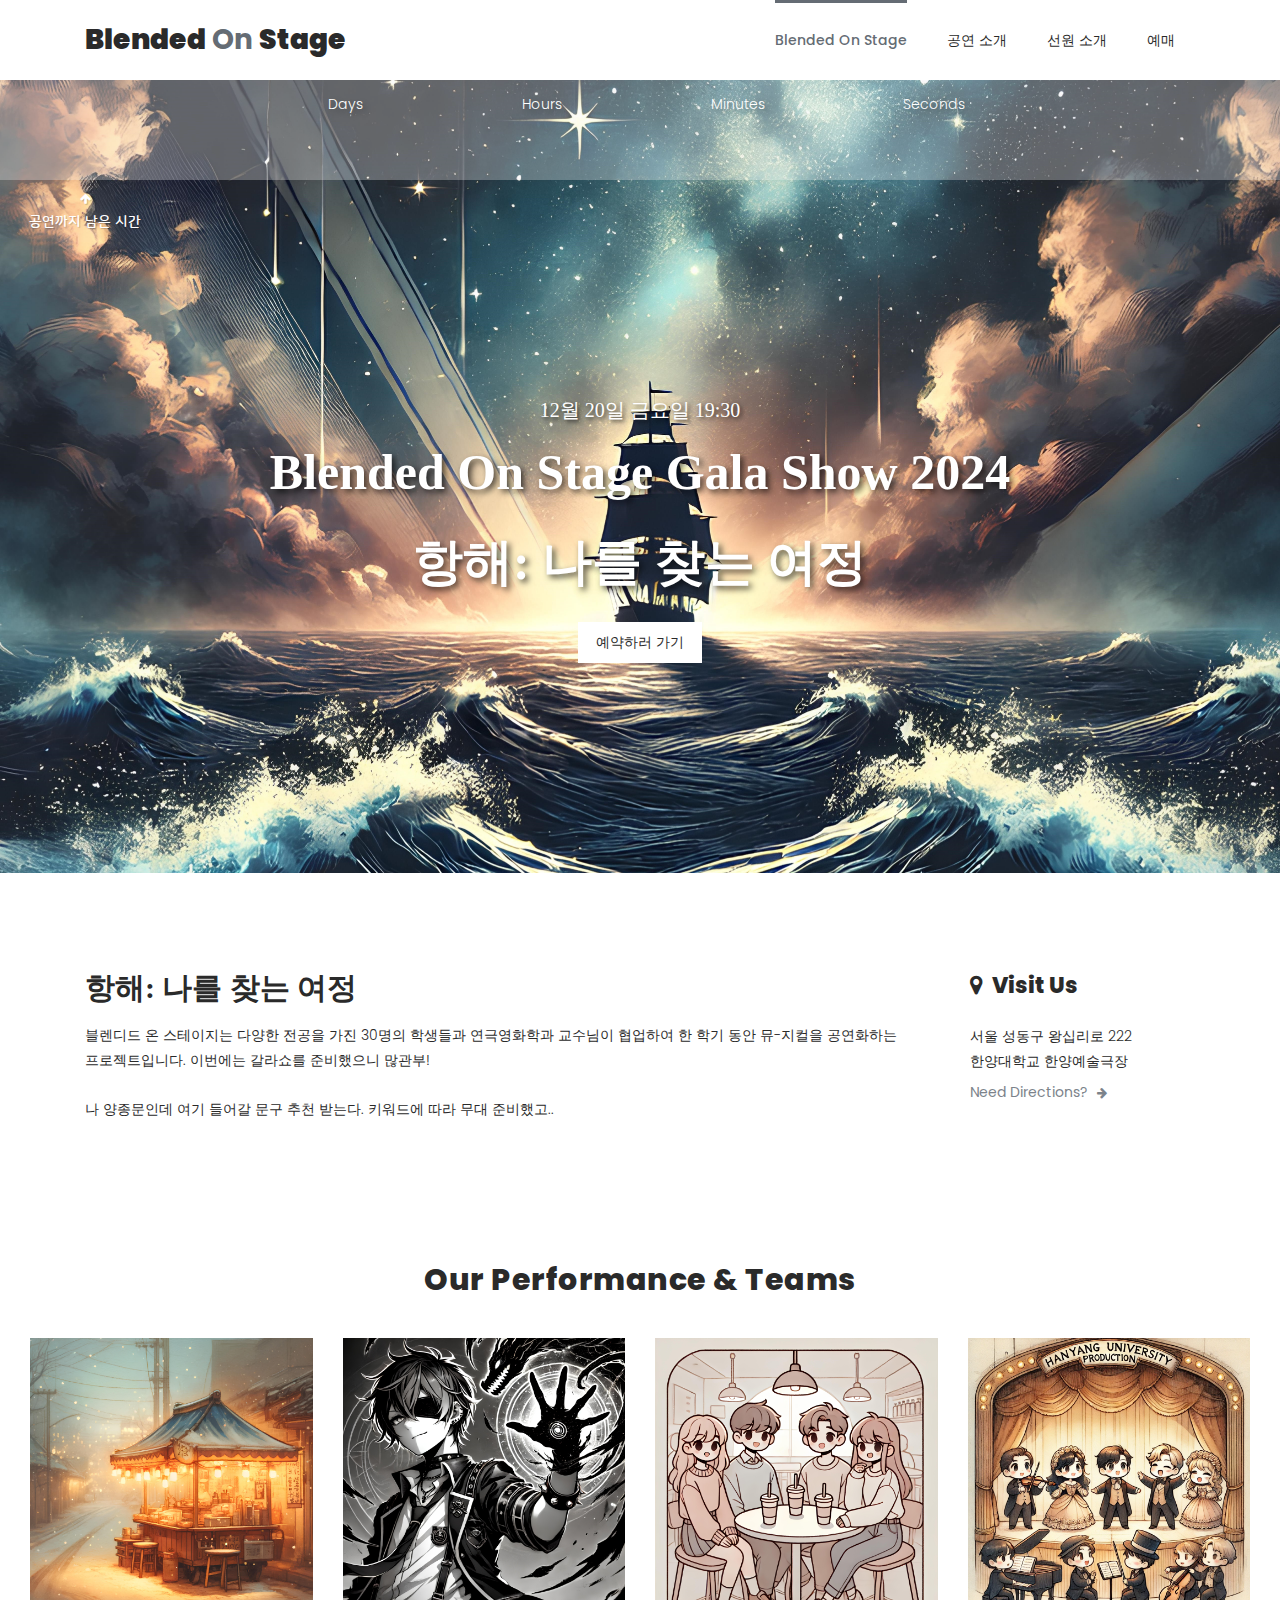
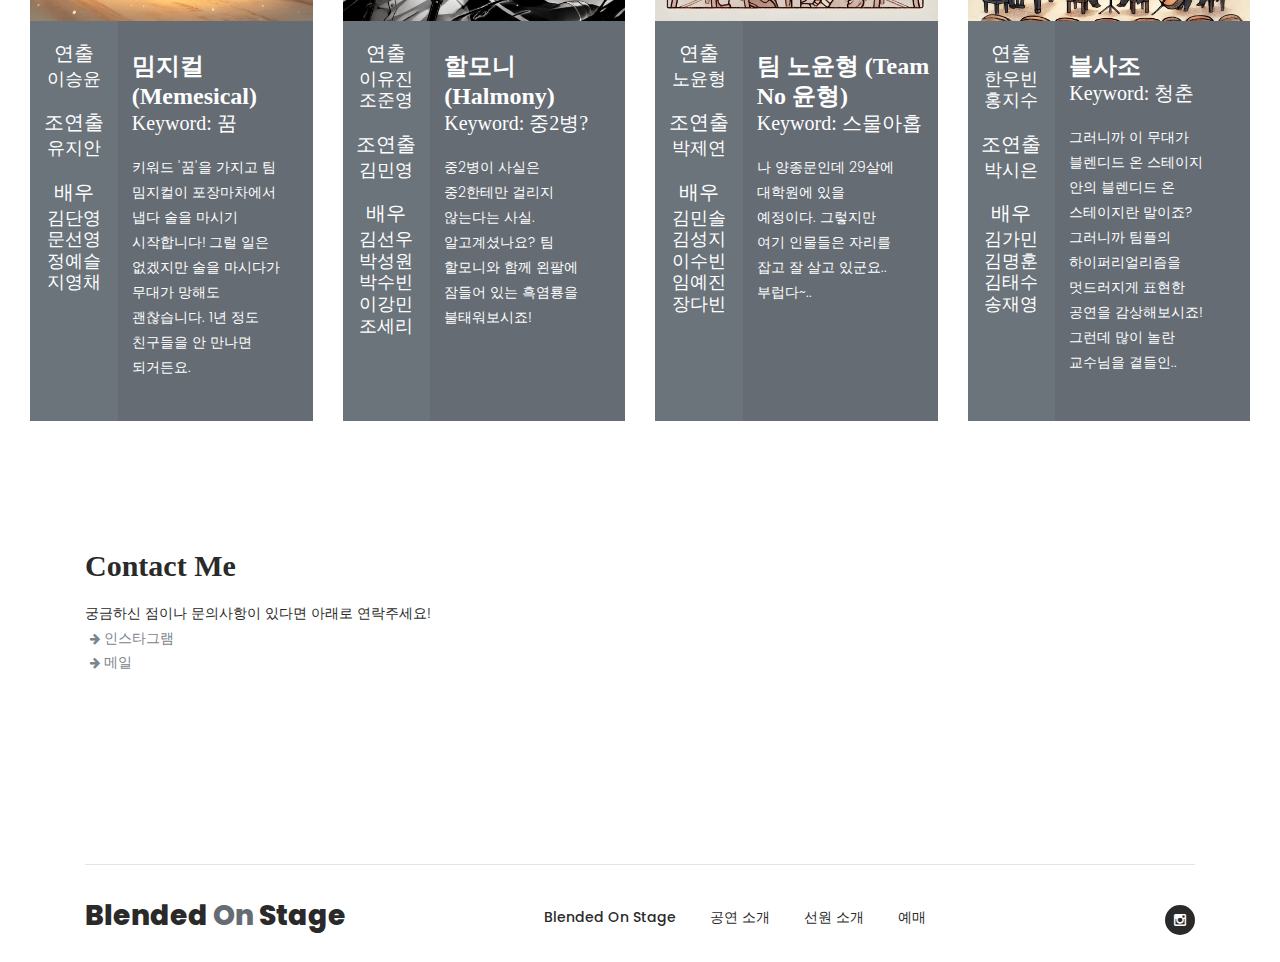
==== index.html @ 0641eed8 "contact me" ====
<!DOCTYPE html>
<html lang="en">

  <head>

    <meta charset="utf-8">
    <meta name="viewport" content="width=device-width, initial-scale=1, shrink-to-fit=no">
    <meta name="description" content="">
    <meta name="author" content="Tooplate">
    <link href="https://fonts.googleapis.com/css?family=Poppins:100,100i,200,200i,300,300i,400,400i,500,500i,600,600i,700,700i,800,800i,900,900i&display=swap" rel="stylesheet">

    <title>Blended On Stage</title>


    <!-- Additional CSS Files -->
    <link rel="stylesheet" type="text/css" href="assets/css/bootstrap.min.css">

    <link rel="stylesheet" type="text/css" href="assets/css/font-awesome.css">

    <link rel="stylesheet" type="text/css" href="assets/css/owl-carousel.css">

    <link rel="stylesheet" href="assets/css/tooplate-artxibition.css">
<!--

Tooplate 2125 ArtXibition

https://www.tooplate.com/view/2125-artxibition

-->
    </head>
    
    <body>
    
    <!-- ***** Preloader Start ***** -->
    <div id="js-preloader" class="js-preloader">
      <div class="preloader-inner">
        <span class="dot"></span>
        <div class="dots">
          <span></span>
          <span></span>
          <span></span>
        </div>
      </div>
    </div>
    <!-- ***** Preloader End ***** -->
 
    <!-- ***** Header Area Start ***** -->
    <header class="header-area header-sticky">
        <div class="container">
            <div class="row">
                <div class="col-12">
                    <nav class="main-nav">
                        <!-- ***** Logo Start ***** -->
                        <a href="index.html" class="logo"><em>Blended</em> On <em>Stage</em></a>
                        <!-- ***** Logo End ***** -->
                        <!-- ***** Menu Start ***** -->
                        <ul class="nav">
                            <li><a href="index.html" class="active">Blended On Stage</a></li>
                            <li><a href="about.html">공연 소개</a></li>
                            <li><a href="teams.html">선원 소개</a></li>
                            <li><a href="tickets.html">예매</a></li> 
                        </ul>        
                        <a class='menu-trigger'>
                            <span>Menu</span>
                        </a>
                        <!-- ***** Menu End ***** -->
                    </nav>
                </div>
            </div>
        </div>
    </header>
    <!-- ***** Header Area End ***** -->

    <!-- ***** Main Banner Area Start ***** -->
    <div class="main-banner">
        <div class="counter-content">
            <ul>
                <li>Days<span id="days"></span></li>
                <li>Hours<span id="hours"></span></li>
                <li>Minutes<span id="minutes"></span></li>
                <li>Seconds<span id="seconds"></span></li>
            </ul>
        </div>
        <div class="container">
            <div class="row">
                <div class="col-lg-12">
                    <div class="main-content">
                        <div class="next-show">
                            <i class="fa fa-arrow-up"></i>
                            <span>공연까지 남은 시간</span>
                        </div>
                        <h6>12월 20일 금요일 19:30</h6>
                        <h2>Blended On Stage Gala Show 2024</h2>
                        <h2>항해: 나를 찾는 여정</h2>
                        <div class="main-white-button">
                            <a href="tickets.html">예약하러 가기</a>
                        </div>
                    </div>
                </div>
            </div>
        </div>
    </div>
    
    <!-- *** Amazing Venus ***-->
    <div class="amazing-venues">
        <div class="container">
            <div class="row">
                <div class="col-lg-9">
                    <div class="left-content">
                        <h4>항해: 나를 찾는 여정</h4>
                        <p> 블렌디드 온 스테이지는 다양한 전공을 가진 30명의 학생들과 연극영화학과 교수님이 협업하여 한 학기 동안 뮤-지컬을 공연화하는 프로젝트입니다.
                            이번에는 갈라쇼를 준비했으니 많관부! 
                        </p>
                        <br>
                        <p>나 양종문인데 여기 들어갈 문구 추천 받는다. 키워드에 따라 무대 준비했고..</p>
                    </div>
                </div>
                <div class="col-lg-3">
                    <div class="right-content">
                        <h5><i class="fa fa-map-marker"></i> Visit Us</h5>
                        <span>서울 성동구 왕십리로 222 <br>한양대학교 한양예술극장</span>
                        <div class="text-button"><a href="https://naver.me/5EQroZtL" target="_blank">Need Directions? <i class="fa fa-arrow-right"></i></a></div>
                    </div>
                </div>
            </div>
        </div>
    </div>


    <!-- *** Venues & Tickets ***-->
    <div class="venue-tickets">
        <div class="container-fluid">
            <div class="row">
                <div class="col-sm-12">
                    <div class="section-heading">
                        <h2>Our Performance & Teams</h2>
                    </div>
                </div>
                <div class="col-lg-3">
                    <div class="venue-item">
                        <div class="thumb">
                            <img src="assets/images/banner_memesical.jpg" alt="">
                        </div>
                        <div class="down-content">
                            <div class="left-content">
                                <h5>연출</h5>
                                <h6>이승윤</h6>
                                <br>
                                <h5>조연출</h5>
                                <h6>유지안</h6>
                                <br>
                                <h5>배우</h5>
                                <h6>김단영</h6>
                                <h6>문선영</h6>
                                <h6>정예슬</h6>
                                <h6>지영채</h6>
                            </div>
                            <div class="right-content">
                                <h4>밈지컬 (Memesical)</h4>
                                <h5>Keyword: 꿈</h5>
                                <p>키워드 '꿈'을 가지고 팀 밈지컬이 포장마차에서 냅다 술을 마시기 시작합니다!
                                    그럴 일은 없겠지만 술을 마시다가 무대가 망해도 괜찮습니다.
                                    1년 정도 친구들을 안 만나면 되거든요.
                                </p>
                            </div> 
                        </div>
                    </div>
                </div>
                <div class="col-lg-3">
                    <div class="venue-item">
                        <div class="thumb">
                            <img src="assets/images/banner_halmony.jpg" alt="">
                        </div>
                        <div class="down-content">
                            <div class="left-content">
                                <h5>연출</h5>
                                <h6>이유진</h6>
                                <h6>조준영</h6>
                                <br>
                                <h5>조연출</h5>
                                <h6>김민영</h6>
                                <br>
                                <h5>배우</h5>
                                <h6>김선우</h6>
                                <h6>박성원</h6>
                                <h6>박수빈</h6>
                                <h6>이강민</h6>
                                <h6>조세리</h6>
                            </div>
                            <div class="right-content">
                                <h4>할모니 (Halmony)</h4>
                                <h5>Keyword: 중2병?</h5>
                                <p>중2병이 사실은 중2한테만 걸리지 않는다는 사실. 알고계셨나요?
                                    팀 할모니와 함께 왼팔에 잠들어 있는 흑염룡을 불태워보시죠!</p>                                
                            </div> 
                        </div>
                    </div>
                </div>
                <div class="col-lg-3">
                    <div class="venue-item">
                        <div class="thumb">
                            <img src="assets/images/banner_noyunhyeong.jpg" alt="">
                        </div>
                        <div class="down-content">
                            <div class="left-content">
                                <h5>연출</h5>
                                <h6>노윤형</h6>
                                <br>
                                <h5>조연출</h5>
                                <h6>박제연</h6>
                                <br>
                                <h5>배우</h5>
                                <h6>김민솔</h6>
                                <h6>김성지</h6>
                                <h6>이수빈</h6>
                                <h6>임예진</h6>
                                <h6>장다빈</h6>
                            </div>
                            <div class="right-content">
                                <h4>팀 노윤형 (Team No 윤형)</h4>
                                <h5>Keyword: 스물아홉</h5>
                                <p>나 양종문인데 29살에 대학원에 있을 예정이다.
                                    그렇지만 여기 인물들은 자리를 잡고 잘 살고 있군요..
                                    부럽다~..
                                </p>
                            </div> 
                        </div>
                    </div>
                </div>
                <div class="col-lg-3">
                    <div class="venue-item">
                        <div class="thumb">
                            <img src="assets/images/banner_bg_gyosunim.webp" alt="">
                        </div>
                        <div class="down-content">
                            <div class="left-content">
                                <h5>연출</h5>
                                <h6>한우빈</h6>
                                <h6>홍지수</h6>
                                <br>
                                <h5>조연출</h5>
                                <h6>박시은</h6>
                                <br>
                                <h5>배우</h5>
                                <h6>김가민</h6>
                                <h6>김명훈</h6>
                                <h6>김태수</h6>
                                <h6>송재영</h6>
                            </div>
                            <div class="right-content">
                                <h4>블사조</h4>
                                <h5>Keyword: 청춘</h5>
                                <p>그러니까 이 무대가 블렌디드 온 스테이지 안의 블렌디드 온 스테이지란 말이죠?
                                    그러니까 팀플의 하이퍼리얼리즘을 멋드러지게 표현한 공연을 감상해보시죠! 그런데 많이 놀란 교수님을 곁들인..</p>
                            </div> 
                        </div>
                    </div>
                </div>
            </div>
        </div>
    </div>

    <!-- *** Contact Me ***-->
    <div class="amazing-venues">
        <div class="container">
            <div class="row">
                <div class="col-lg-12">
                    <div class="left-content">
                        <h4>Contact Me</h4>
                        <p> 궁금하신 점이나 문의사항이 있다면 아래로 연락주세요!
                        </p>
                        <div class="text-button"><a href="https://www.instagram.com/blended_on_stage/" target="_blank"><i class="fa fa-arrow-right"></i> 인스타그램</a></div>
                        <div class="text-button"><a href="mailto:sheepbelldoor.dev@gmail.com?subject=블렌디드온스테이지 문의메일입니다." target="_blank"><i class="fa fa-arrow-right"></i> 메일</a></div>

                    </div>
                </div>
            </div>
        </div>
    </div>

    <!-- *** Footer *** -->
    <footer>
        <div class="container">
            <div class="row">
                <div class="col-lg-12">
                    <div class="sub-footer">
                        <div class="row">
                            <div class="col-lg-4">
                                <div class="logo"><span><em>Blended</em> On <em>Stage</em></span></div>
                            </div>
                            <div class="col-lg-6">
                                <div class="menu">
                                    <ul>
                                        <li><a href="index.html">Blended On Stage</a></li>
                                        <li><a href="about.html">공연 소개</a></li> 
                                        <li><a href="teams.html" class="active">선원 소개</a></li> 
                                        <li><a href="tickets.html">예매</a></li> 
                                    </ul>
                                </div>
                            </div>
                            <div class="col-lg-2">
                                <div class="social-links">
                                    <ul>
                                        <li><a href="https://www.instagram.com/blended_on_stage/" target="_blank"><i class="fa fa-instagram"></i></a></li>
                                    </ul>
                                </div>
                            </div>
                        </div>
                    </div>
                </div>
            </div>
        </div>
    </footer>

    <!-- jQuery -->
    <script src="assets/js/jquery-2.1.0.min.js"></script>

    <!-- Bootstrap -->
    <script src="assets/js/popper.js"></script>
    <script src="assets/js/bootstrap.min.js"></script>

    <!-- Plugins -->
    <script src="assets/js/scrollreveal.min.js"></script>
    <script src="assets/js/waypoints.min.js"></script>
    <script src="assets/js/jquery.counterup.min.js"></script>
    <script src="assets/js/imgfix.min.js"></script> 
    <script src="assets/js/mixitup.js"></script> 
    <script src="assets/js/accordions.js"></script>
    <script src="assets/js/owl-carousel.js"></script>
    
    <!-- Global Init -->
    <script src="assets/js/custom.js"></script>

  </body>
</html>
---- assets/css/owl-carousel.css ----
/**
 * Owl Carousel v2.3.4
 * Copyright 2013-2018 David Deutsch
 * Licensed under: SEE LICENSE IN https://github.com/OwlCarousel2/OwlCarousel2/blob/master/LICENSE
 */
/*
 *  Owl Carousel - Core
 */
 .owl-carousel {
    display: none;
    width: 100%;
    -webkit-tap-highlight-color: transparent;
    /* position relative and z-index fix webkit rendering fonts issue */
    position: relative;
    z-index: 1; }
    .owl-carousel .owl-stage {
      position: relative;
      -ms-touch-action: pan-Y;
      touch-action: manipulation;
      -moz-backface-visibility: hidden;
      /* fix firefox animation glitch */ }
    .owl-carousel .owl-stage:after {
      content: ".";
      display: block;
      clear: both;
      visibility: hidden;
      line-height: 0;
      height: 0; }
    .owl-carousel .owl-stage-outer {
      position: relative;
      overflow: hidden;
      /* fix for flashing background */
      -webkit-transform: translate3d(0px, 0px, 0px); }
    .owl-carousel .owl-wrapper,
    .owl-carousel .owl-item {
      -webkit-backface-visibility: hidden;
      -moz-backface-visibility: hidden;
      -ms-backface-visibility: hidden;
      -webkit-transform: translate3d(0, 0, 0);
      -moz-transform: translate3d(0, 0, 0);
      -ms-transform: translate3d(0, 0, 0); }
    .owl-carousel .owl-item {
      position: relative;
      min-height: 1px;
      float: left;
      -webkit-backface-visibility: hidden;
      -webkit-tap-highlight-color: transparent;
      -webkit-touch-callout: none; }
    .owl-carousel .owl-item img {
      display: block;
      width: 100%; }
    .owl-carousel .owl-nav.disabled,
    .owl-carousel .owl-dots.disabled {
      display: none; }
    .owl-carousel .owl-nav .owl-prev,
    .owl-carousel .owl-nav .owl-next,
    .owl-carousel .owl-dot {
      cursor: pointer;
      -webkit-user-select: none;
      -khtml-user-select: none;
      -moz-user-select: none;
      -ms-user-select: none;
      user-select: none; }
    .owl-carousel .owl-nav button.owl-prev,
    .owl-carousel .owl-nav button.owl-next,
    .owl-carousel button.owl-dot {
      background: none;
      color: inherit;
      border: none;
      padding: 0 !important;
      font: inherit; }
    .owl-carousel.owl-loaded {
      display: block; }
    .owl-carousel.owl-loading {
      opacity: 0;
      display: block; }
    .owl-carousel.owl-hidden {
      opacity: 0; }
    .owl-carousel.owl-refresh .owl-item {
      visibility: hidden; }
    .owl-carousel.owl-drag .owl-item {
      -ms-touch-action: pan-y;
          touch-action: pan-y;
      -webkit-user-select: none;
      -moz-user-select: none;
      -ms-user-select: none;
      user-select: none; }
    .owl-carousel.owl-grab {
      cursor: move;
      cursor: grab; }
    .owl-carousel.owl-rtl {
      direction: rtl; }
    .owl-carousel.owl-rtl .owl-item {
      float: right; }
  
  /* No Js */
  .no-js .owl-carousel {
    display: block; }
  
  /*
   *  Owl Carousel - Animate Plugin
   */
  .owl-carousel .animated {
    animation-duration: 1000ms;
    animation-fill-mode: both; }
  
  .owl-carousel .owl-animated-in {
    z-index: 0; }
  
  .owl-carousel .owl-animated-out {
    z-index: 1; }
  
  .owl-carousel .fadeOut {
    animation-name: fadeOut; }
  
  @keyframes fadeOut {
    0% {
      opacity: 1; }
    100% {
      opacity: 0; } }
  
  /*
   * 	Owl Carousel - Auto Height Plugin
   */
  .owl-height {
    transition: height 500ms ease-in-out; }
  
  /*
   * 	Owl Carousel - Lazy Load Plugin
   */
  .owl-carousel .owl-item {
    /**
              This is introduced due to a bug in IE11 where lazy loading combined with autoheight plugin causes a wrong
              calculation of the height of the owl-item that breaks page layouts
           */ }
    .owl-carousel .owl-item .owl-lazy {
      opacity: 0;
      transition: opacity 400ms ease; }
    .owl-carousel .owl-item .owl-lazy[src^=""], .owl-carousel .owl-item .owl-lazy:not([src]) {
      max-height: 0; }
    .owl-carousel .owl-item img.owl-lazy {
      transform-style: preserve-3d; }
  
  /*
   * 	Owl Carousel - Video Plugin
   */
  .owl-carousel .owl-video-wrapper {
    position: relative;
    height: 100%;
    background: #000; }
  
  .owl-carousel .owl-video-play-icon {
    position: absolute;
    height: 80px;
    width: 80px;
    left: 50%;
    top: 50%;
    margin-left: -40px;
    margin-top: -40px;
    background: url("owl.video.play.png") no-repeat;
    cursor: pointer;
    z-index: 1;
    -webkit-backface-visibility: hidden;
    transition: transform 100ms ease; }
  
  .owl-carousel .owl-video-play-icon:hover {
    -ms-transform: scale(1.3, 1.3);
        transform: scale(1.3, 1.3); }
  
  .owl-carousel .owl-video-playing .owl-video-tn,
  .owl-carousel .owl-video-playing .owl-video-play-icon {
    display: none; }
  
  .owl-carousel .owl-video-tn {
    opacity: 0;
    height: 100%;
    background-position: center center;
    background-repeat: no-repeat;
    background-size: contain;
    transition: opacity 400ms ease; }
  
  .owl-carousel .owl-video-frame {
    position: relative;
    z-index: 1;
    height: 100%;
    width: 100%; }
---- assets/css/tooplate-artxibition.css ----
/*

Tooplate 2125 ArtXibition

https://www.tooplate.com/view/2125-artxibition

*/

/* ---------------------------------------------
Table of contents
------------------------------------------------
01. font & reset css
02. reset
03. global styles
04. header
05. banner
06. features
07. testimonials
08. contact
09. footer
10. preloader
11. search
12. portfolio

--------------------------------------------- */
/* 
---------------------------------------------
font & reset css
--------------------------------------------- 
*/
@import url("https://fonts.googleapis.com/css?family=Poppins:100,100i,200,200i,300,300i,400,400i,500,500i,600,600i,700,700i,800,800i,900,900i");
/* 
---------------------------------------------
reset
--------------------------------------------- 
*/
html, body, div, span, applet, object, iframe, h1, h2, h3, h4, h5, h6, p, blockquote, div
pre, a, abbr, acronym, address, big, cite, code, del, dfn, em, font, img, ins, kbd, q,
s, samp, small, strike, strong, sub, sup, tt, var, b, u, i, center, dl, dt, dd, ol, ul, li,
figure, header, nav, section, article, aside, footer, figcaption {
  margin: 0;
  padding: 0;
  border: 0;
  outline: 0;
}

.clearfix:after {
  content: ".";
  display: block;
  clear: both;
  visibility: hidden;
  line-height: 0;
  height: 0;
}

.clearfix {
  display: inline-block;
}

html[xmlns] .clearfix {
  display: block;
}

* html .clearfix {
  height: 1%;
}

ul, li {
  padding: 0;
  margin: 0;
  list-style: none;
}

header, nav, section, article, aside, footer, hgroup {
  display: block;
}

* {
  box-sizing: border-box;
}

html, body {
  font-family: 'Poppins', sans-serif;
  font-weight: 400;
  background-color: #fff;
  font-size: 16px;
  -ms-text-size-adjust: 100%;
  -webkit-font-smoothing: antialiased;
  -moz-osx-font-smoothing: grayscale;
}

a {
  text-decoration: none !important;
}

h1, h2, h3, h4, h5, h6 {
  margin-top: 0px;
  margin-bottom: 0px;
}

h4 {
  line-height: 30px;
}

ul {
  margin-bottom: 0px;
}

p {
  font-size: 14px;
  line-height: 25px;
  color: #2a2a2a;
  font-weight: 300;
}

/* 
---------------------------------------------
global styles
--------------------------------------------- 
*/
html,
body {
  background: #fff;
  font-family: 'Poppins', sans-serif;
  word-break: keep-all;
}

::selection {
  background: #343a3e;
  color: #fff;
}

::-moz-selection {
  background: #343a3e;
  color: #fff;
}


@media (max-width: 991px) {
  html, body {
    overflow-x: hidden;
  }
  .mobile-top-fix {
    margin-top: 30px;
    margin-bottom: 0px;
  }
  .mobile-bottom-fix {
    margin-bottom: 30px;
  }
  .mobile-bottom-fix-big {
    margin-bottom: 60px;
  }
}

.section-heading {
  text-align: center;
  margin-top: 40px;
  margin-bottom: 40px;
}

.section-heading h2 {
  font-size: 30px;
  font-weight: 800;
  color: #2a2a2a;
  text-transform: capitalize;
  letter-spacing: 0.5px;
  margin-top: 0px;
  margin-bottom: 0px;
}

.section-heading img {
  margin: 20px auto;
}

.dark-bg h2 {
  color: #fff;
}

.dark-bg p {
  color: #fff;
}

.main-white-button a {
  display: inline-block;
  font-size: 14px;
  padding: 10px 18px;
  background-color: #fff;
  color: #2a2a2a;
  text-align: center;
  font-weight: 500;
  text-transform: capitalize;
  transition: all .3s;
}

.main-white-button a:hover {
  opacity: 0.9;
}

.main-dark-button a {
  display: inline-block;
  font-size: 14px;
  padding: 12px 18px;
  background-color: #343a3e;
  color: #fff;
  text-align: center;
  font-weight: 500;
  text-transform: capitalize;
  transition: all .3s;
}

.main-dark-button a:hover {
  opacity: 0.9;
}


.text-button a {
  font-size: 14px;
  color: #7c838b;
  transition: all .3s;
}

.text-button i {
  font-size: 12px;
  margin-left: 5px;
  transition: all .5s;
}

.text-button a:hover {
  color: #343a3e;
}

.text-button a:hover i {
  margin-left: 8px;
}


/* 
---------------------------------------------
header
--------------------------------------------- 
*/

.pre-header {
  background-color: #f0f0f1;
  padding: 10px 0px;
}

.pre-header span {
  font-size: 13px;
  color: #2a2a2a;
  font-weight: 500;
}

.pre-header .text-button {
  text-align: right;
}

.pre-header .text-button a {
  color: #2a2a2a;
}

.header-area {
  position: relative;
  top: 0px;
  left: 0px;
  right: 0px;
  z-index: 100;
  height: 80px;
  background: #fff;
  -webkit-transition: all .5s ease 0s;
  -moz-transition: all .5s ease 0s;
  -o-transition: all .5s ease 0s;
  transition: all .5s ease 0s;
}

.header-area .main-nav {
  min-height: 80px;
  background: transparent;
}

.header-area .main-nav .logo {
  line-height: 80px;
  color: #656c74;
  font-size: 28px;
  font-weight: 700;
  float: left;
  -webkit-transition: all 0.3s ease 0s;
  -moz-transition: all 0.3s ease 0s;
  -o-transition: all 0.3s ease 0s;
  transition: all 0.3s ease 0s;
}

.header-area .main-nav .logo em {
  font-style: normal;
  color: #2a2a2a;
  font-weight: 900;
}

.header-area .main-nav .nav {
  float: right;
  margin-top: 27px;
  margin-right: 0px;
  background-color: transparent;
  -webkit-transition: all 0.3s ease 0s;
  -moz-transition: all 0.3s ease 0s;
  -o-transition: all 0.3s ease 0s;
  transition: all 0.3s ease 0s;
  position: relative;
  z-index: 999;
}

.header-area .main-nav .nav li {
  padding-left: 20px;
  padding-right: 20px;
}

.header-area .main-nav .nav li a {
  display: block;
  font-weight: 500;
  font-size: 14px;
  color: #2a2a2a;
  text-transform: capitalize;
  -webkit-transition: all 0.3s ease 0s;
  -moz-transition: all 0.3s ease 0s;
  -o-transition: all 0.3s ease 0s;
  transition: all 0.3s ease 0s;
  height: 40px;
  line-height: 40px;
  border: transparent;
}

.header-area .main-nav .nav li:hover a,
.header-area .main-nav .nav li a.active {
  color: #656c74!important;
  opacity: 1;
}

.header-area .main-nav .nav li a.active {
  position: relative;
}

.header-area .main-nav .nav li a.active:after {
  position: absolute;
  width: 100%;
  height: 3px;
  background-color: #656c74;
  content: '';
  top: -20px;
  left: 0;
}

.background-header .main-nav .nav li:hover a,
.background-header .main-nav .nav li a.active {
  color: #656c74!important;
  opacity: 1;
}

.header-area .main-nav .menu-trigger {
  cursor: pointer;
  display: block;
  position: absolute;
  top: 23px;
  width: 32px;
  height: 40px;
  text-indent: -9999em;
  z-index: 99;
  right: 40px;
  display: none;
}

.header-area .main-nav .menu-trigger span,
.header-area .main-nav .menu-trigger span:before,
.header-area .main-nav .menu-trigger span:after {
  -moz-transition: all 0.4s;
  -o-transition: all 0.4s;
  -webkit-transition: all 0.4s;
  transition: all 0.4s;
  background-color: #1e1e1e;
  display: block;
  position: absolute;
  width: 30px;
  height: 2px;
  left: 0;
}

.background-header .main-nav .menu-trigger span,
.background-header .main-nav .menu-trigger span:before,
.background-header .main-nav .menu-trigger span:after {
  background-color: #1e1e1e;
}

.header-area .main-nav .menu-trigger span:before,
.header-area .main-nav .menu-trigger span:after {
  -moz-transition: all 0.4s;
  -o-transition: all 0.4s;
  -webkit-transition: all 0.4s;
  transition: all 0.4s;
  background-color: #1e1e1e;
  display: block;
  position: absolute;
  width: 30px;
  height: 2px;
  left: 0;
  width: 75%;
}

.background-header .main-nav .menu-trigger span:before,
.background-header .main-nav .menu-trigger span:after {
  background-color: #1e1e1e;
}

.header-area .main-nav .menu-trigger span:before,
.header-area .main-nav .menu-trigger span:after {
  content: "";
}

.header-area .main-nav .menu-trigger span {
  top: 16px;
}

.header-area .main-nav .menu-trigger span:before {
  -moz-transform-origin: 33% 100%;
  -ms-transform-origin: 33% 100%;
  -webkit-transform-origin: 33% 100%;
  transform-origin: 33% 100%;
  top: -10px;
  z-index: 10;
}

.header-area .main-nav .menu-trigger span:after {
  -moz-transform-origin: 33% 0;
  -ms-transform-origin: 33% 0;
  -webkit-transform-origin: 33% 0;
  transform-origin: 33% 0;
  top: 10px;
}

.header-area .main-nav .menu-trigger.active span,
.header-area .main-nav .menu-trigger.active span:before,
.header-area .main-nav .menu-trigger.active span:after {
  background-color: transparent;
  width: 100%;
}

.header-area .main-nav .menu-trigger.active span:before {
  -moz-transform: translateY(6px) translateX(1px) rotate(45deg);
  -ms-transform: translateY(6px) translateX(1px) rotate(45deg);
  -webkit-transform: translateY(6px) translateX(1px) rotate(45deg);
  transform: translateY(6px) translateX(1px) rotate(45deg);
  background-color: #1e1e1e;
}

.background-header .main-nav .menu-trigger.active span:before {
  background-color: #1e1e1e;
}

.header-area .main-nav .menu-trigger.active span:after {
  -moz-transform: translateY(-6px) translateX(1px) rotate(-45deg);
  -ms-transform: translateY(-6px) translateX(1px) rotate(-45deg);
  -webkit-transform: translateY(-6px) translateX(1px) rotate(-45deg);
  transform: translateY(-6px) translateX(1px) rotate(-45deg);
  background-color: #1e1e1e;
}

.background-header .main-nav .menu-trigger.active span:after {
  background-color: #1e1e1e;
}

.header-area.header-sticky {
  min-height: 80px;
}

.header-area.header-sticky .nav {
  margin-top: 20px !important;
}

.header-area.header-sticky .nav li a.active {
  color: #656c74;
}

@media (max-width: 1200px) {
  .header-area .main-nav .nav li {
    padding-left: 12px;
    padding-right: 12px;
  }
  .header-area .main-nav:before {
    display: none;
  }
}

@media (max-width: 767px) {
  .header-area .main-nav .nav li a.active:after {
    display: none;
  }
  .header-area .main-nav .logo {
    color: #1e1e1e;
  }
  .header-area.header-sticky .nav li a:hover,
  .header-area.header-sticky .nav li a.active {
    color: #656c74!important;
    opacity: 1;
  }
  .header-area {
    background-color: #f7f7f7;
    padding: 0px 15px;
    height: 80px;
    box-shadow: none;
    text-align: center;
  }
  .header-area .container {
    padding: 0px;
  }
  .header-area .logo {
    margin-left: 30px;
  }
  .header-area .menu-trigger {
    display: block !important;
  }
  .header-area .main-nav {
    overflow: hidden;
  }
  .header-area .main-nav .nav {
    float: none;
    width: 100%;
    display: none;
    -webkit-transition: all 0s ease 0s;
    -moz-transition: all 0s ease 0s;
    -o-transition: all 0s ease 0s;
    transition: all 0s ease 0s;
    margin-left: 0px;
  }
  .header-area .main-nav .nav li:first-child {
    border-top: 1px solid #eee;
  }
  .header-area.header-sticky .nav {
    margin-top: 80px !important;
  }
  .header-area .main-nav .nav li {
    width: 100%;
    background: #fff;
    border-bottom: 1px solid #eee;
    padding-left: 0px !important;
    padding-right: 0px !important;
  }
  .header-area .main-nav .nav li a {
    height: 50px !important;
    line-height: 50px !important;
    padding: 0px !important;
    border: none !important;
    background: #f7f7f7 !important;
    color: #232d39 !important;
  }
  .header-area .main-nav .nav li a:hover {
    background: #eee !important;
    color: #656c74!important;
  }
  .header-area .main-nav .nav li.submenu ul {
    position: relative;
    visibility: inherit;
    opacity: 1;
    z-index: 1;
    transform: translateY(0%);
    transition-delay: 0s, 0s, 0.3s;
    top: 0px;
    width: 100%;
    box-shadow: none;
    height: 0px;
  }
  .header-area .main-nav .nav li.submenu ul li a {
    font-size: 12px;
    font-weight: 400;
  }
  .header-area .main-nav .nav li.submenu ul li a:hover:before {
    width: 0px;
  }
  .header-area .main-nav .nav li.submenu ul.active {
    height: auto !important;
  }
  .header-area .main-nav .nav li.submenu:after {
    color: #3B566E;
    right: 25px;
    font-size: 14px;
    top: 15px;
  }
  .header-area .main-nav .nav li.submenu:hover ul, .header-area .main-nav .nav li.submenu:focus ul {
    height: 0px;
  }
}

@media (min-width: 767px) {
  .header-area .main-nav .nav {
    display: flex !important;
  }
}


/* 
---------------------------------------------
banner
--------------------------------------------- 
*/

.main-banner {
  background-image: url(../images/banner_bg.jpg);
  background-repeat: no-repeat;
  background-size: cover;
  background-position: center center;
  text-align: center;
  padding: 270px 0px 210px 0px;
  position: relative;
}

.main-banner h6 {
  font-size: 20px;
  font-family: 'AritaDotum';
  font-weight: bold;
  color: #fff;
  font-weight: 300;
  text-shadow: 2px 2px 4px rgba(0, 0, 0, 0.7);
}

.main-banner h2 {
  font-size: 50px;
  font-family: 'AritaDotum';
  /* font-weight: 800; */
  color: #fff;
  margin-top: 20px;
  margin-bottom: 30px;
  text-shadow: 3px 3px 6px rgba(0, 0, 0, 0.7);
  font-weight: bold;
}

.main-banner .next-show {
  position: relative;
  top: -165px;
  transform: translateX(-50%);
  animation: move-up-down 3s infinite;
}
.main-banner .next-show {
  color: #fff;
  font-size: 18px;
  font-family: 'NanumSquareRoundB';
  text-shadow: 1px 1px 1px rgba(0, 0, 0, 0.2);
}

.main-banner .next-show i {
  font-size: 12px;;
}

.main-banner .next-show span {
  display: block;
  font-size: 14px;
  font-weight: 300;
}

.main-banner .counter-content {
  position: absolute;
  width: 100%;
  top: 0;
  padding: 12px 0px;
  height: 100px;
  background-color: rgba(250,250,250,0.3);
  text-shadow: 3px 3px 6px rgba(0, 0, 0, 0.3);
}

.main-banner .counter-content li {
  display: inline-block;
  font-size: 14px;
  list-style-type: none;
  font-weight: 300;;
  text-transform: capitalize;
  color: #fff;
  min-width: 15%;
}

.main-banner .counter-content li span {
  display: block;
  font-size: 50px;
  font-weight: 900;
  margin-top: -10px;
}

/*
---------------------------------------------
Show Events Carousel
---------------------------------------------
*/
.owl-show-events {
  position: relative;
  margin-top: -60px;
}

.owl-show-events .owl-nav {
  position: absolute;
  width: 100%;
  top: 50%;
  transform: translateY(5px);
}

    
.owl-show-events .owl-nav .owl-prev{
  position: absolute;
  left: -45px;
  outline: none;
}

.owl-show-events .owl-nav .owl-prev span,
.owl-show-events .owl-nav .owl-next span {
  opacity: 0;
}

.owl-show-events .owl-nav .owl-prev:before {
  display: inline-block;
  font-family: 'FontAwesome';
  color: #7c838b;
  font-size: 14px;
  content: '\f060';
}

.owl-show-events .owl-nav .owl-next{
  position: absolute;
  right: -45px;
  outline: none;
}

.owl-show-events .owl-nav .owl-next:before {
  display: inline-block;
  font-family: 'FontAwesome';
  color: #7c838b;
  font-size: 14px;
  content: '\f061';
}


/*
---------------------------------------------
Amazing Venues
---------------------------------------------
*/

.amazing-venues {
  margin: 100px 0px;
}

.amazing-venues .left-content h4 {
  font-size: 30px;
  font-family: 'AritaDotum';
  font-weight: 800;
  color: #2a2a2a;
  margin-bottom: 20px;
}

.amazing-venues .right-content {
  margin-left: 30px;
}

.amazing-venues .right-content h5 i {
  color: #2a2a2a;
  margin-right: 5px;
}

.amazing-venues .right-content h5 {
  font-size: 22px;
  font-weight: 800;
  color: #2a2a2a;
  margin-bottom: 25px;
}

.amazing-venues .right-content span {
  font-size: 14px;
  color: #2a2a2a;
  line-height: 25px;
  font-weight: 300;
  display: block;
  margin-bottom: 6px;
}

.map-image img {
  width: 100%;
  overflow: hidden;
}


/*
---------------------------------------------
Venues & Tickets
---------------------------------------------
*/

.venue-tickets {
  margin: 0px 15px;
}

.venue-tickets .venue-item {
  margin-bottom: 23px;
}

.venue-item .thumb img {
  width: 100%;
  overflow: hidden;
}

.venue-item .down-content {
  background-color: #656c74;
  position: relative;
  display: inline-block;
  z-index: 1;
  width: 100%;
  height: 400px;
}

.venue-item .down-content .left-content {
  width: 31%;
  float: left;
  background-color: rgba(124,131,139,0.3);
  height: 100%;
  display: inline-block;
  position: absolute;
  z-index: 111;
}

.venue-item .down-content .left-content h5 {
  position: relative;
  font-size: 20px;
  top: 5%;
  text-align: center;
  font-family: 'AritaDotum-Semibold';
  color: #fff;
}

.venue-item .down-content .left-content h6 {
  position: relative;
  top: 6%;
  font-size: 18px;
  text-align: center;
  font-family: 'AritaDotum-Medium';
  color: #fff;
}

.venue-item .down-content .left-content .main-white-button {
  -webkit-transform: rotate(-90deg);
  -moz-transform: rotate(-90deg);
  -o-transform: rotate(-90deg);
  -ms-transform: rotate(-90deg);
  transform: rotate(-90deg);
  position: absolute;
  top: 50%;
  margin-top: -22.5px;
}

.venue-item .down-content .right-content {
  width: 64%;
  margin-left: 5%;
  float: right;
}

.venue-item .down-content .right-content h4 {
  font-size: 24px;
  font-family: 'AritaDotum';
  color: #fff;
  font-weight: 700;
  margin-top: 30px;
}

.venue-item .down-content .right-content h5 {
  font-size: 20px;
  font-family: 'AritaDotum';
  color: #fff;
  font-weight: 500;
}

.venue-item .down-content .right-content p {
  color: #fff;
  margin-top: 20px;
  font-weight: 300;
  padding-right: 30px;
  margin-bottom: 20px;
}

.venue-item .down-content .right-content ul li { 
  display: inline-block;
  color: #fff;
  font-size: 16px;
  margin-right: 20px;;
}

.venue-item .down-content .right-content ul li i {
  margin-right: 5px;
}

.venue-item .down-content .right-content .price {
  background-color: rgba(124,131,139,0.3);
  display: inline-block;
  padding: 20px;
  margin-top: 25px;;
  margin-bottom: 30px;
}

.venue-item .down-content .right-content .price span {
  color: #fff;
  font-size: 14px;
  line-height: 25px;
}

.venue-item .down-content .right-content .price span em {
  font-weight: 700;
  font-size: 20px;
  font-style: normal;
}

/* 
---------------------------------------------
Footer
--------------------------------------------- 
*/

footer {
  padding-top: 60px;
  margin-bottom: 25px;
}

footer h4 {
   font-size: 20px;
   color: #2a2a2a;
   font-weight: 700;
   margin-bottom: 25px;;
}

footer .address span {
  font-size: 14px;
  color: #2a2a2a;
  line-height: 24px;
  font-weight: 300;
}

footer .links {
  text-align: center;
}

footer .links ul li a {
  font-size: 14px;
  color: #2a2a2a;
  font-weight: 300;
  margin-bottom: 5px;
}

footer .hours {
  text-align: right;
}

footer .hours ul li {
  font-size: 14px;
  color: #2a2a2a;
  font-weight: 300;
  margin-bottom: 5px;
}

footer .under-footer {
  margin-top: 50px;
}

footer p.copyright {
  text-align: right;
}

.sub-footer {
  border-top: 1px solid #e4e4e4;
  margin-top: 30px;
  padding-top: 30px;
}

.sub-footer .logo span {
  font-size: 28px;
  font-weight: 800;
  color: #656c74;
}

.sub-footer .logo span em {
  font-style: normal;
  color: #2a2a2a;
}

.sub-footer .menu {
  text-align: center;
}

.sub-footer .menu ul li {
  display: inline-block;
  margin: 10px 15px 5px 15px;
}

.sub-footer .menu ul li a {
  font-size: 14px;
  font-weight: 500;
  color: #2a2a2a;
}

.sub-footer .menu ul li a:hover {
  color: #656c74;
}

.sub-footer .social-links {
  text-align: right;
  margin-top: 10px;
}

.sub-footer .social-links ul li {
  display: inline-block;
  margin-left: 5px;
}

.sub-footer .social-links ul li a {
  width: 30px;
  height: 30px;
  display: inline-block;
  text-align: center;
  line-height: 30px;
  background-color: #2a2a2a;
  border-radius: 50%;
  color: #fff;
  font-size: 14px;
  transition: all .3s;
}

.sub-footer .social-links ul li a:hover {
  background-color: #656c74;
}

/*
---------------------------------------------
About Us Page
---------------------------------------------
*/

.page-heading-about {
  background-image: url(../images/banner_ticket_bg.jpg);
  background-size: cover;
  background-repeat: no-repeat;
  background-position: center center;
  padding: 110px 0px;
  height: 100%;
  text-align: center;
}

.page-heading-about h2 {
  font-size: 50px;
  font-family: 'AritaDotum';
  color: #fff;
  margin-top: 20px;
  margin-bottom: 30px;
  text-shadow: 3px 3px 6px rgba(0, 0, 0, 0.7);
  font-weight: bold;
}

.page-heading-about span {
  font-size: 20px;
  font-family: 'AritaDotum';
  font-weight: bold;
  color: #fff;
  font-weight: 300;
  text-shadow: 2px 2px 4px rgba(0, 0, 0, 0.7);
}

.about-tabs .heading-tabs {
  padding: 20px 0px;
  border-bottom: 1px dotted #d7dadc;
}

.about-tabs .heading-tabs .main-dark-button {
  text-align: right;
}

.about-tabs #tabs ul {
  margin-top: 10px;
  padding: 0;
}
.about-tabs #tabs ul li {
  display: inline-block;
  margin-right: 30px;
}
.about-tabs #tabs ul li:last-child {
  margin-right: 0px;
}
.about-tabs #tabs ul li a {
  text-transform: capitalize;
  width: 100%;
  display: inline-block;
  font-size: 14px;
  color: #2a2a2a;
  font-weight: 500;
  transition: all 0.3s;
}
.about-tabs #tabs ul .ui-tabs-active span {
  background: #faf5b2;
  border: #faf5b2;
  line-height: 90px;
  border-bottom: none;
}
.about-tabs #tabs ul .ui-tabs-active a {
  color: #656c74;
  position: relative;
}
.about-tabs #tabs ul .ui-tabs-active a:after {
  width: 100%;
  height: 3px;
  background-color: #7c838b;
  content: '';
  left: 0;
  top: -32px;
  position: absolute;
}
.about-tabs #tabs ul .ui-tabs-active span {
  color: #1e1e1e;
}
.about-tabs .tabs-content {
  margin-top: 80px;
  text-align: left;
  transition: all 0.3s;
}
.about-tabs .tabs-content h4 {
  font-family: 'AritaDotum';
  margin-top: 20px;
  font-size: 30px;
  font-weight: 700;
  color: #2a2a2a;
  margin-bottom: 10px;
}
.about-tabs .tabs-content h5 {
  font-family: 'AritaDotum';
  margin-top: 20px;
  font-size: 20px;
  font-weight: 700;
  color: #2a2a2a;
  margin-bottom: 10px;
}
.about-tabs .tabs-content h6 {
  /* font-family: 'AritaDotum'; */
  margin-top: 5px;
  font-size: 12px;
  font-weight: 200;
  color: #7c838b;
  margin-bottom: 5px;
}
.about-tabs .tabs-content ul.list {
  border-top: 1px dotted #d7dadc;
  border-bottom: 1px dotted #d7dadc;
  padding: 15px 0px!important;
  margin-top: 30px!important;
  display: block;
}
.about-tabs .tabs-content ul.list li {
  width: 28%;
  font-size: 14px;
  color: #7c838b;
}

.about-tabs .tabs-content #map h5 {
  font-size: 22px;
  font-weight: 700;
  color: #2a2a2a;
  margin-top: 15px;
  margin-bottom: 15px;
}

.about-tabs .tabs-content #map .text-button {
  margin-top: 15px;
}

.about-application {
  margin: 100px 0px;
}

.about-application .heading-text h4 {
  font-size: 22px;
  font-weight: 700;
  color: #2a2a2a;
  margin-bottom: 50px;
}

.about-application .contact-form input,
.about-application .contact-form textarea {
  color: #7a7a7a;
  font-size: 13px;
  border: 1px solid #ddd;
  background-color: #fff;
  width: 100%;
  height: 40px;
  outline: none;
  line-height: 40px;
  padding: 0px 10px;
  -webkit-appearance: none;
  -moz-appearance: none;
  appearance: none;
  margin-bottom: 30px;
}

.about-application .contact-form textarea {
  height: 150px;
  resize: none;
}

.about-application .contact-form ::-webkit-input-placeholder { /* Edge */
  color: #7a7a7a;
}

.about-application .contact-form :-ms-input-placeholder { /* Internet Explorer 10-11 */
  color: #7a7a7a;
}

.about-application .contact-form ::placeholder {
  color: #7a7a7a;
}

.about-application form .main-dark-button {
  display: inline-block;
  font-size: 14px;
  padding: 12px 18px;
  background-color: #343a3e;
  color: #fff;
  text-align: center;
  font-weight: 500;
  text-transform: capitalize;
  transition: all .3s;
  border: none;
  outline: none;
}

.about-application form .main-dark-button:hover {
  background-color: #656c74;
}



/*
---------------------------------------------
Tickets Page
---------------------------------------------
*/

.page-heading-shows-events {
  background-image: url(../images/banner_ticket_bg.jpg);
  background-size: cover;
  background-repeat: no-repeat;
  background-position: center center;
  height: 100%;
  padding: 110px 0px;
  text-align: center;
}

.page-heading-shows-events h2 {
  font-size: 50px;
  font-family: 'AritaDotum';
  color: #fff;
  margin-top: 20px;
  margin-bottom: 30px;
  text-shadow: 3px 3px 6px rgba(0, 0, 0, 0.7);
  font-weight: bold;
}

.page-heading-shows-events span {
  font-size: 20px;
  color: #fff;
  font-weight: 300;
  padding: 0px 250px;
  display: inline-block;
}

.shows-events-tabs {
  background-color: #f0f0f1;
}

.shows-events-tabs .heading-tabs {
  padding: 20px 0px;
  border-bottom: 1px dotted #d7dadc;
}

.shows-events-tabs .heading-tabs .main-dark-button {
  text-align: right;
}

.shows-events-tabs #tabs ul {
  margin-top: 10px;
  padding: 0;
}
.shows-events-tabs #tabs ul li {
  display: inline-block;
  margin-right: 30px;
}
.shows-events-tabs #tabs ul li:last-child {
  margin-right: 0px;
}
.shows-events-tabs #tabs ul li a {
  text-transform: capitalize;
  width: 100%;
  display: inline-block;
  font-size: 14px;
  color: #2a2a2a;
  font-weight: 500;
  transition: all 0.3s;
}
.shows-events-tabs #tabs ul .ui-tabs-active span {
  background: #faf5b2;
  border: #faf5b2;
  line-height: 90px;
  border-bottom: none;
}
.shows-events-tabs #tabs ul .ui-tabs-active a {
  color: #656c74;
  position: relative;
}
.shows-events-tabs #tabs ul .ui-tabs-active a:after {
  width: 100%;
  height: 3px;
  background-color: #7c838b;
  content: '';
  left: 0;
  top: -32px;
  position: absolute;
}
.shows-events-tabs #tabs ul .ui-tabs-active span {
  color: #1e1e1e;
}
.shows-events-tabs .tabs-content {
  margin-top: 80px;
  text-align: left;
  display: inline-block;
  transition: all 0.3s;
}
.shows-events-tabs .tabs-content h4 {
  font-size: 30px;
  font-weight: 700;
  color: #2a2a2a;
  margin-bottom: 25px;
}

.shows-events-tabs .tabs-content .heading h2 {
  font-size: 30px;
  color: #656c74;
  font-weight: 700;
  margin-bottom: 40px;
}

.shows-events-tabs .tabs-content .sidebar {
  background-color: #fff;
  padding: 30px;
}

.shows-events-tabs .tabs-content .sidebar .heading-sidebar h4 {
  font-weight: 700;
  color: #2a2a2a;
  font-size: 15px;
  line-height: 24px;
}

.shows-events-tabs .tabs-content .sidebar .heading-sidebar {
  border-bottom: 1px dotted #d7dadc;
}

.shows-events-tabs .tabs-content .sidebar .month h6,
.shows-events-tabs .tabs-content .sidebar .category h6,
.shows-events-tabs .tabs-content .sidebar .venues h6 {
  font-weight: 700;
  color: #2a2a2a;
  font-size: 15px;
  margin-top: 30px;
}

.shows-events-tabs .tabs-content .sidebar ul li {
  display: block!important;
}

.shows-events-tabs .tabs-content .sidebar .month,
.shows-events-tabs .tabs-content .sidebar .category {
  border-bottom: 1px dotted #d7dadc;
  padding-bottom: 30px;
}

.shows-events-tabs .tabs-content .sidebar ul li a {
  font-size: 14px;
  color: #7c838b!important;
  font-weight: 400!important;
}

.shows-events-tabs .tabs-content .sidebar ul li a:hover {
  color: #343a3e!important;
}

.shows-events-tabs .tabs-content .event-item {
  border: 1px dotted #d7dadc;
  margin-bottom: 30px;
}

.shows-events-tabs .tabs-content .event-item img {
  max-width: 100%;
  overflow: hidden;
}

.shows-events-tabs .tabs-content .event-item .left-content {
  padding: 30px;
}

.shows-events-tabs .tabs-content .event-item .left-content h4 {
  font-size: 20px;
  font-weight: 700;
  color: #2a2a2a;
  margin-bottom: 20px;
}

.shows-events-tabs .tabs-content .event-item .left-content .main-dark-button {
  margin-top: 25px;
}

.shows-events-tabs .tabs-content .event-item .right-content ul li {
  display: inline-block;
  width: 100%;
  border-bottom: 1px solid #d7dadc;
  margin-bottom: 15px;
  padding-bottom: 5px;
}

.shows-events-tabs .tabs-content .event-item .right-content ul li:last-child {
  margin-bottom: 0;
  padding-bottom: 0;
  border-bottom: none;
}


.shows-events-tabs .tabs-content .event-item .right-content {
  padding: 10px 30px 10px 0px;
}

.shows-events-tabs .tabs-content .event-item .right-content ul li i {
  width: 30px;
  display: inline-block;
  height: 60px;
  float: left;
}
.shows-events-tabs .tabs-content .event-item .right-content ul li h6 {
  font-weight: 700;
  color: #2a2a2a;
  font-size: 15px;
  width: 100%;
  display: inline;
  line-height: 28px;
}

.shows-events-tabs .tabs-content .event-item .right-content ul li span {
  font-size: 15px;
}

.shows-events-tabs .tabs-content .pagination ul {
  text-align: center;
  width: 100%;
  margin-top: 30px;
  margin-bottom: 100px;
}

.shows-events-tabs .tabs-content .pagination ul li {
  margin: 0px 10px!important;
  display: inline-block!important;
}

.shows-events-tabs .tabs-content .pagination ul li a {
  display: inline-block;
  font-size: 14px;
  padding: 12px 20px;
  background-color: #e6e7e8;
  color: #2a2a2a;
  text-align: center;
  font-weight: 500;
  text-transform: capitalize;
  transition: all .3s;
}

.shows-events-tabs .tabs-content .pagination ul li a:hover,
.shows-events-tabs .tabs-content .pagination ul li.active a {
  background-color: #343a3e;
  color: #fff!important;
}


/*
---------------------------------------------
Tickets Page
---------------------------------------------
*/

.tickets-page {
  margin-bottom: 100px;
}

.tickets-page .search-box {
  background-color: #7c838b;
  padding: 30px;
}

.tickets-page .search-box h4 {
  color: #fff;
  font-weight: 700;
  font-size: 20px;
  margin-top: 8px;
}

.tickets-page .search-box select {
  margin-top: 10px;
  background-color: transparent;
  border-bottom: 1px solid rgba(250, 250, 250, 0.5);
  border-top: none;
  border-right: none;
  border-left: none;
  outline: none;
  color: #fff;
  font-size: 14px;
  width: 100%;
  padding: 5px;
}

.tickets-page .search-box option {
  background-color: #343a3e;
}

.tickets-page .search-box .main-dark-button {
  display: inline-block;
  font-size: 14px;
  padding: 12px 18px;
  background-color: #343a3e;
  color: #fff;
  text-align: center;
  font-weight: 500;
  text-transform: capitalize;
  transition: all .3s;
  border: none;
  outline: none;
  width: 100%;
}

.tickets-page .search-box .main-dark-button:hover {
  background-color: #656c74;
}
 
.tickets-page .heading h2 {
  font-size: 30px;
  font-family: 'AritaDotum';
  font-weight: 800;
  color: #2a2a2a;
  text-align: center;
  margin-top: 100px;
  margin-bottom: 20px;
}

.tickets-page .heading h4 {
  font-size: 23px;
  font-family: 'AritaDotum-Medium';
  color: #2a2a2a;
  text-align: center;
  margin-top: 5px;
}

.tickets-page .ticket-item .thumb {
  position: relative;
}

.tickets-page .ticket-item .thumb img {
  width: 100%;
  overflow: hidden;
}

.tickets-page .ticket-item .thumb .price {
  background-color: rgba(101,108,116,0.9);
  display: inline-block;
  padding: 20px;
  position: absolute;
  left: 30px;
  bottom: 30px;
}

.tickets-page .ticket-item .thumb .price span {
  color: #fff;
  font-size: 14px;
  line-height: 25px;
}

.tickets-page .ticket-item .thumb .price span em {
  font-weight: 700;
  font-size: 20px;
  font-style: normal;
}

.tickets-page .ticket-item {
  margin-bottom: 30px;
}

.tickets-page .ticket-item .down-content {
  background-color: #fafafa;
  padding: 30px;;
}

.tickets-page .ticket-item .down-content span {
  font-size: 14px;
  color: #656c74;
  font-weight: 700;
}

.tickets-page .ticket-item .down-content h4 {
  font-size: 22px;
  font-weight: 700;
  color: #2a2a2a;
  margin-top: 10px;
  margin-bottom: 25px;
}

.tickets-page .ticket-item .down-content ul li {
  font-size: 14px;
  color: #2a2a2a;
  font-weight: 300;
  margin-bottom: 15px;
}

.tickets-page .ticket-item .down-content ul li i {
  color: #7c838b;
  margin-right: 10px;
  width: 15px;
  height: 25px;
  float: left;
}

.tickets-page .ticket-item .down-content .main-dark-button {
  margin-top: 30px;
}

.tickets-page .pagination ul {
  text-align: center;
  width: 100%;
  margin-top: 30px;
}

.tickets-page .pagination ul li {
  display: inline-block;
  margin: 0px 10px!important;
}

.tickets-page .pagination ul li a {
  display: inline-block;
  font-size: 14px;
  padding: 12px 20px;
  background-color: #e6e7e8;
  color: #2a2a2a;
  text-align: center;
  font-weight: 500;
  text-transform: capitalize;
  transition: all .3s;
}

.tickets-page .pagination ul li a:hover,
.tickets-page .pagination ul li.active a {
  background-color: #343a3e;
  color: #fff!important;
}



/*
-------------------------------
Ticket Details Page
-------------------------------
*/

.ticket-details-page {
  margin: 100px 0px;
}

.ticket-details-page img {
  max-width: 100%;
  overflow: hidden;
}

.ticket-details-page .right-content {
  margin-left: 15px;
}

.ticket-details-page .right-content h4 {
  font-size: 30px;
  font-weight: 800;
  color: #2a2a2a;
}

.ticket-details-page .right-content span {
  font-size: 14px;
  font-weight: 700;
  color: #656c74;
  display: inline-block;
  border-bottom: 1px solid #eee;
  width: 100%;
  padding-bottom: 30px;
  margin-top: 15px;
  margin-bottom: 30px;
}

.ticket-details-page .right-content ul {
  border-bottom: 1px solid #eee;
  width: 100%;
  padding-bottom: 20px;
  margin-bottom: 30px;
}

.ticket-details-page .right-content ul li {
  font-size: 14px;
  color: #2a2a2a;
  font-weight: 300;
  margin-bottom: 15px;
}

.ticket-details-page .right-content ul li i {
  color: #7c838b;
  margin-right: 10px;
  width: 15px;
  height: 25px;
  float: left;
}

.ticket-details-page .right-content .quantity-content {
  border-bottom: 1px solid #eee;
  width: 100%;
  padding-bottom: 30px;
  margin-bottom: 30px;
}

.ticket-details-page .right-content .quantity-content .left-content {
  float: left;
  margin-right: 30px;
}

.ticket-details-page .right-content .quantity-content .right-content {
  text-align: right;
}

.ticket-details-page .right-content .quantity-content .left-content h6 {
  font-size: 14px;
  font-weight: 700;
  color: #2a2a2a;
}

.ticket-details-page .right-content .total h4 {
  float: left;
  font-size: 20px;
  margin-top: 8px;
}

.ticket-details-page .right-content .total .main-dark-button {
  text-align: right;
}
.ticket-details-page .right-content .warn p {
  margin-top: 45px;
}


.quantity {
  display: inline-block; }
 
 .quantity .input-text.qty {
  width: 35px;
  height: 39px;
  padding: 0 5px;
  text-align: center;
  background-color: transparent;
  border: 1px solid #efefef;
 }
 
 .quantity.buttons_added {
  text-align: left;
  position: relative;
  white-space: nowrap;
  vertical-align: top; }
 
 .quantity.buttons_added input {
  display: inline-block;
  margin: 0;
  vertical-align: top;
  box-shadow: none;
 }
 
 .quantity.buttons_added .minus,
 .quantity.buttons_added .plus {
  padding: 7px 10px 8px;
  height: 39px;
  background-color: #ffffff;
  border: 1px solid #efefef;
  cursor:pointer;}
 
 .quantity.buttons_added .minus {
  border-right: 0; }
 
 .quantity.buttons_added .plus {
  border-left: 0; }
 
 .quantity.buttons_added .minus:hover,
 .quantity.buttons_added .plus:hover {
  background: #eeeeee; }
 
 .quantity input::-webkit-outer-spin-button,
 .quantity input::-webkit-inner-spin-button {
  -webkit-appearance: none;
  -moz-appearance: none;
  margin: 0; }
  
  .quantity.buttons_added .minus:focus,
 .quantity.buttons_added .plus:focus {
  outline: none; }



#features {
  margin-bottom: 80px;
}

.feature-item {
  display: inline-block;
  margin-bottom: 60px;
}

.feature-item .left-icon img {
  float: left;
  margin-right: 30px;
}

.feature-item .right-content {
  display: inline;
}

.feature-item .right-content h4 {
  margin-top: 0px;
  margin-bottom:  7px;
  letter-spacing: 0.25px;
  color: #232d39;
  font-size: 19px;
  font-weight: 600;
  text-transform: capitalize;
}

.feature-item .right-content a.text-button {
  margin-top: 7px;
  display: inline-block;
  font-size: 13px;
  text-transform: uppercase;
  color: #656c74;
  font-weight: 500;
}


/* 
---------------------------------------------
preloader
--------------------------------------------- 
*/

.js-preloader {
    position: fixed;
    top: 0;
    left: 0;
    right: 0;
    bottom: 0;
    background-color: #232d39;
    display: -webkit-box;
    display: flex;
    -webkit-box-align: center;
    align-items: center;
    -webkit-box-pack: center;
    justify-content: center;
    opacity: 1;
    visibility: visible;
    z-index: 9999;
    -webkit-transition: opacity 0.25s ease;
    transition: opacity 0.25s ease;
}

.js-preloader.loaded {
    opacity: 0;
    visibility: hidden;
    pointer-events: none;
}

@-webkit-keyframes dot {
    50% {
        -webkit-transform: translateX(96px);
        transform: translateX(96px);
    }
}

@keyframes dot {
    50% {
        -webkit-transform: translateX(96px);
        transform: translateX(96px);
    }
}

@-webkit-keyframes dots {
    50% {
        -webkit-transform: translateX(-31px);
        transform: translateX(-31px);
    }
}

@keyframes dots {
    50% {
        -webkit-transform: translateX(-31px);
        transform: translateX(-31px);
    }
}

.preloader-inner {
    position: relative;
    width: 142px;
    height: 40px;
    background: #232d39;
}

.preloader-inner .dot {
    position: absolute;
    width: 16px;
    height: 16px;
    top: 12px;
    left: 15px;
    background: #fff;
    border-radius: 50%;
    -webkit-transform: translateX(0);
    transform: translateX(0);
    -webkit-animation: dot 2.8s infinite;
    animation: dot 2.8s infinite;
}

.preloader-inner .dots {
    -webkit-transform: translateX(0);
    transform: translateX(0);
    margin-top: 12px;
    margin-left: 31px;
    -webkit-animation: dots 2.8s infinite;
    animation: dots 2.8s infinite;
}

.preloader-inner .dots span {
    display: block;
    float: left;
    width: 16px;
    height: 16px;
    margin-left: 16px;
    background: #fff;
    border-radius: 50%;
}


/* 
---------------------------------------------
responsive
--------------------------------------------- 
*/


@media (max-width: 1036px) {

  .owl-show-events .owl-nav {
    display: none;
  }

}

@media (max-width: 992px) {

  .amazing-venues .right-content {
    margin-left: 0;
    margin-top: 45px;
  }

  .subscribe,
  .subscribe input,
  footer .address,
  footer .hours {
    text-align: center; 
  }

  .subscribe h4 {
    margin-bottom: 20px;
  }

  .subscribe .main-dark-button {
    margin-top: 20px;
  }

  footer .address {
    margin-bottom: 45px;
  }

  footer .hours {
    margin-top: 45px;
  }

  .sub-footer,
  .sub-footer .social-links {
    text-align: center;
  }

  .coming-events .event-item {
    margin-bottom: 30px;
  }

  .coming-events .left-button {
    display: none;
  }

  .under-footer,
  footer p.copyright {
    text-align: center;
  }

  .about-item .right-content {
    margin-left: 0px;
  }

  .about-item .down-content {
    border-left: 1px dotted #d7dadc;
  }

  .about-upcoming-shows .next-shows {
    margin-top: 30px;
  }
  
  .also-like .like-item {
    margin-bottom: 30px;
  }

  .page-heading-about span,
  .page-heading-shows-events span {
    padding: 0px;
  }

  .about-tabs .heading-tabs .main-dark-button,
  .shows-events-tabs .heading-tabs .main-dark-button {
    display: none;
  }

  .shows-events-tabs #tabs ul li {
    margin-bottom: 15px;
  }

  .shows-events-tabs .tabs-content .event-item .right-content ul li i {
    height: 40px;
  }
  .shows-events-tabs .tabs-content .event-item .right-content {
    padding: 30px;
  }

  .shows-events-tabs #tabs ul li:last-child {
    margin-bottom: 0px;
  }

  .shows-events-tabs .tabs-content .sidebar {
    margin-bottom: 45px;
  }

  .tickets-page .search-box {
    text-align: center;
  }
  
  .tickets-page .search-box .main-dark-button,
  .tickets-page .search-box select {
    margin-top: 30px;
  }

  .shows-events-tabs .tabs-content .pagination ul li,
  .shows-events-schedule .pagination ul li,
  .tickets-page .pagination ul li {
    margin: 0px 2px!important;
  }

  .ticket-details-page .right-content {
    margin-left: 0px;
    margin-top: 30px;
  }

  .shows-events-schedule ul li,
  .shows-events-schedule ul li .main-dark-button {
    text-align: center;
  }

  .shows-events-schedule ul li .title,
  .shows-events-schedule ul li .time,
  .shows-events-schedule ul li .place {
    margin-bottom: 15px;
  }

}

@media (max-width: 450px) {

  .about-tabs #tabs ul li {
    text-align: center;
    margin-right: 0px;
    display: block;
    margin-bottom: 5px;
    margin-top: 5px;
  } 

  .about-tabs #tabs ul .ui-tabs-active a:after,
  .shows-events-tabs #tabs ul .ui-tabs-active a:after {
    display: none;
  }

  .about-tabs .tabs-content ul.list {
    text-align: center;
  }

  .about-tabs .tabs-content ul.list li {
    text-align: center;
    width: 100%;
  }

  .pre-header {
    display: none;
  }

}


@-webkit-keyframes move-up-down {
  0% {
    -webkit-transform: translateY(0px);
            transform: translateY(0px); }
  50% {
    -webkit-transform: translateY(-5px);
            transform: translateY(-5px); }
  100% {
    -webkit-transform: translateY(0px);
            transform: translateY(0px); } 
}
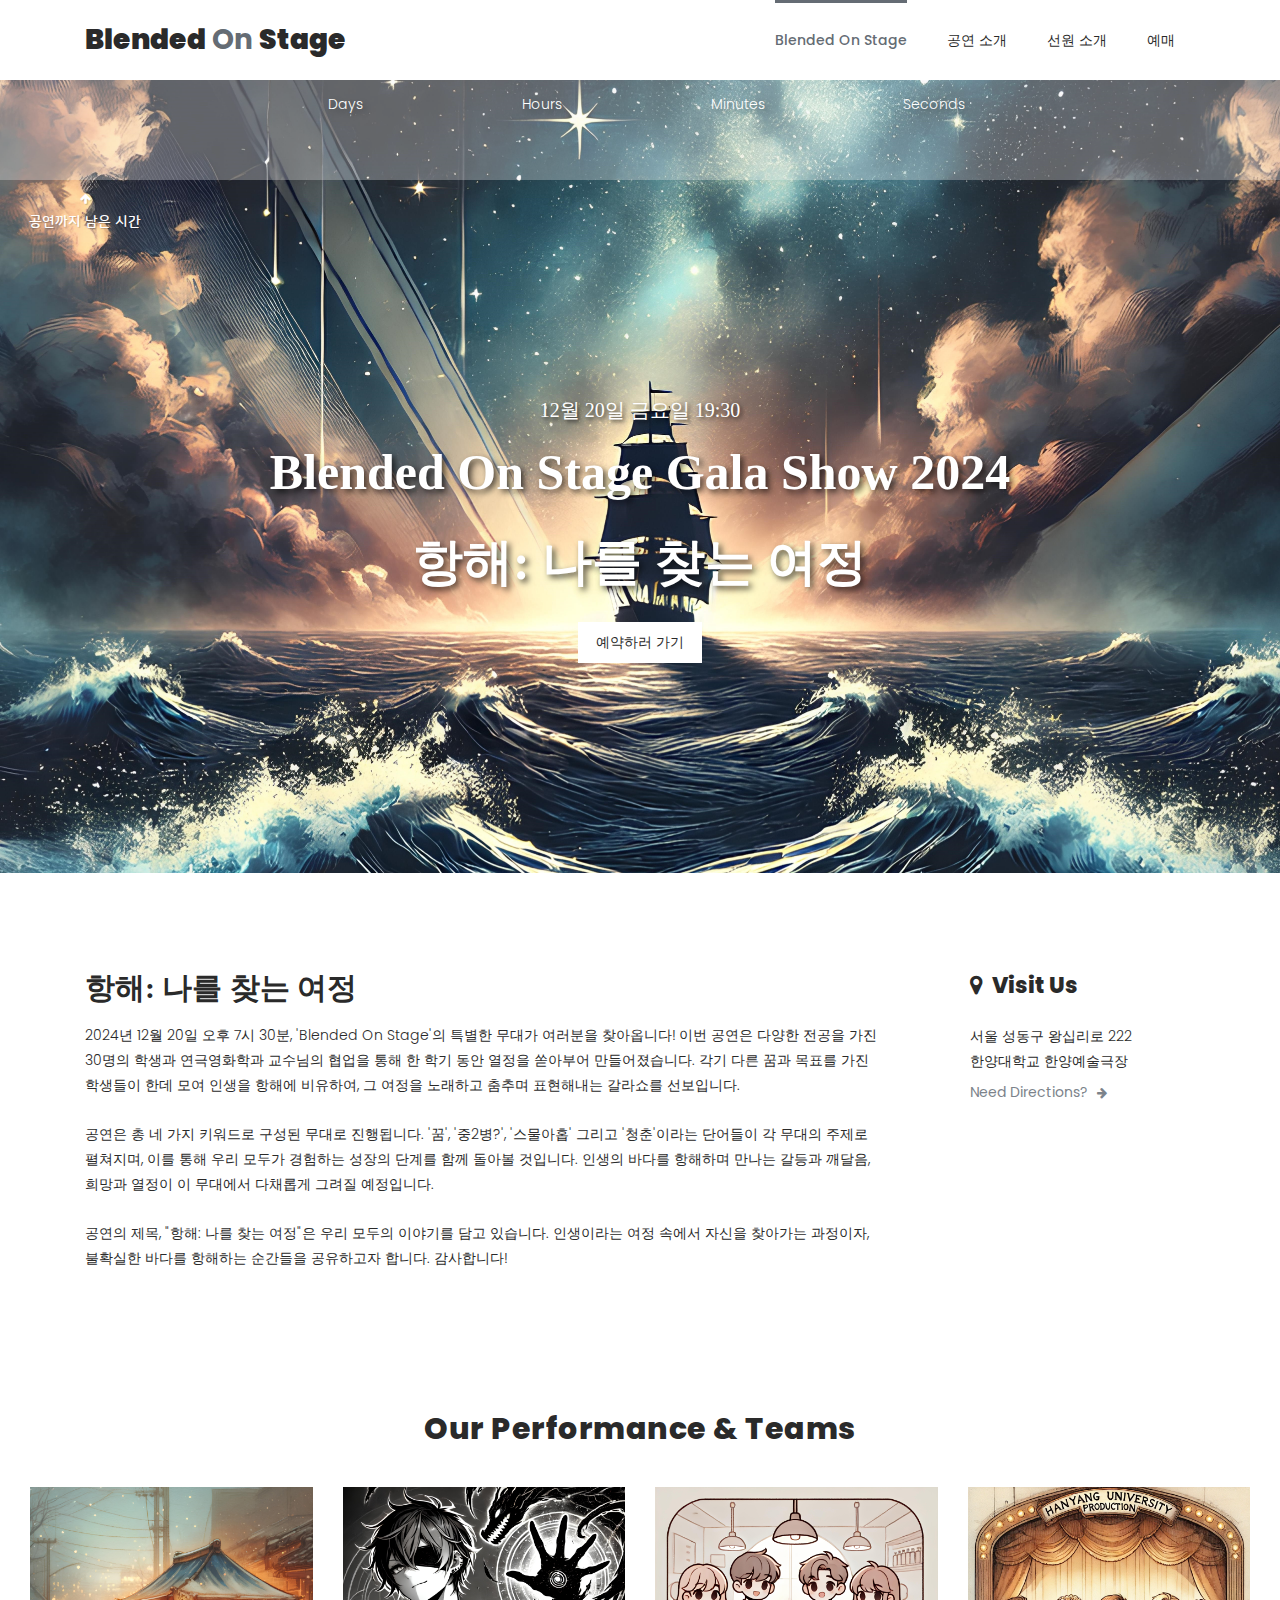
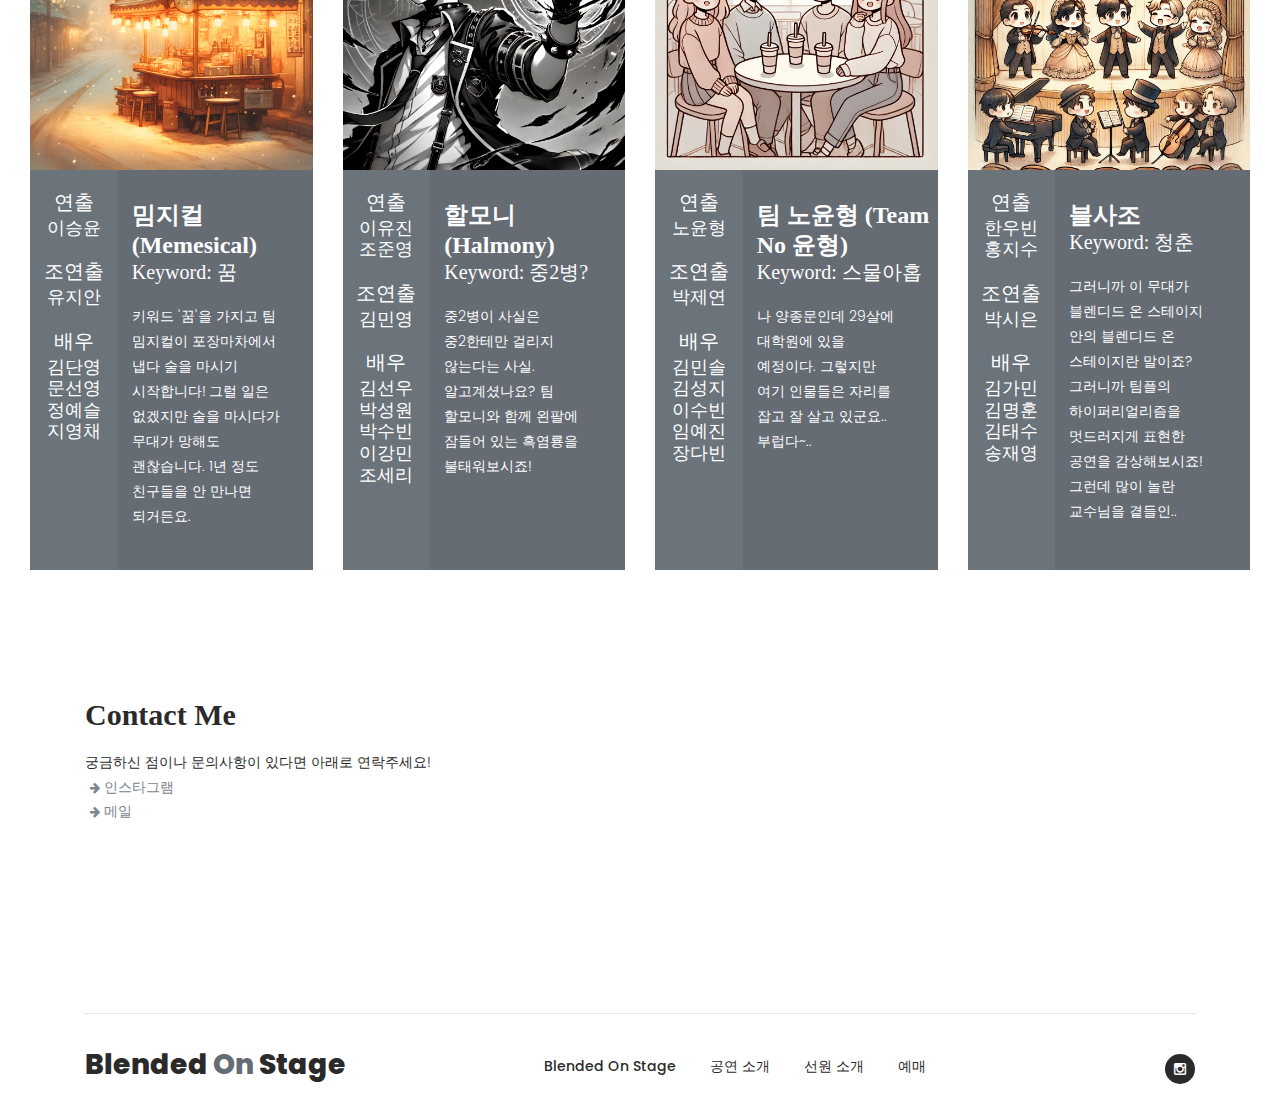
==== commit 2417061a: "add: favicon, introduction" ====
--- a/index.html
+++ b/index.html
@@ -1,15 +1,32 @@
 <!DOCTYPE html>
 <html lang="en">
 
-  <head>
+<head>
 
     <meta charset="utf-8">
     <meta name="viewport" content="width=device-width, initial-scale=1, shrink-to-fit=no">
     <meta name="description" content="">
     <meta name="author" content="Tooplate">
+    <link rel="apple-touch-icon" sizes="57x57" href="assets/images/apple-icon-57x57.png">
+    <link rel="apple-touch-icon" sizes="60x60" href="assets/images//apple-icon-60x60.png">
+    <link rel="apple-touch-icon" sizes="72x72" href="assets/images//apple-icon-72x72.png">
+    <link rel="apple-touch-icon" sizes="76x76" href="assets/images//apple-icon-76x76.png">
+    <link rel="apple-touch-icon" sizes="114x114" href="assets/images//apple-icon-114x114.png">
+    <link rel="apple-touch-icon" sizes="120x120" href="assets/images//apple-icon-120x120.png">
+    <link rel="apple-touch-icon" sizes="144x144" href="assets/images//apple-icon-144x144.png">
+    <link rel="apple-touch-icon" sizes="152x152" href="assets/images//apple-icon-152x152.png">
+    <link rel="apple-touch-icon" sizes="180x180" href="assets/images//apple-icon-180x180.png">
+    <link rel="icon" type="image/png" sizes="192x192"  href="assets/images//android-icon-192x192.png">
+    <link rel="icon" type="image/png" sizes="32x32" href="assets/images//favicon-32x32.png">
+    <link rel="icon" type="image/png" sizes="96x96" href="assets/images//favicon-96x96.png">
+    <link rel="icon" type="image/png" sizes="16x16" href="assets/images//favicon-16x16.png">
+    <link rel="manifest" href="assets/manifest.json">
+    <meta name="msapplication-TileColor" content="#ffffff">
+    <meta name="msapplication-TileImage" content="assets/images//ms-icon-144x144.png">
+    <meta name="theme-color" content="#ffffff">
     <link href="https://fonts.googleapis.com/css?family=Poppins:100,100i,200,200i,300,300i,400,400i,500,500i,600,600i,700,700i,800,800i,900,900i&display=swap" rel="stylesheet">
 
-    <title>Blended On Stage</title>
+    <title>Blended On Stage - Teams</title>
 
 
     <!-- Additional CSS Files -->
@@ -108,11 +125,20 @@
                 <div class="col-lg-9">
                     <div class="left-content">
                         <h4>항해: 나를 찾는 여정</h4>
-                        <p> 블렌디드 온 스테이지는 다양한 전공을 가진 30명의 학생들과 연극영화학과 교수님이 협업하여 한 학기 동안 뮤-지컬을 공연화하는 프로젝트입니다.
-                            이번에는 갈라쇼를 준비했으니 많관부! 
+                        <p> 2024년 12월 20일 오후 7시 30분, 'Blended On Stage'의 특별한 무대가 여러분을 찾아옵니다!
+                            이번 공연은 다양한 전공을 가진 30명의 학생과 연극영화학과 교수님의 협업을 통해 한 학기 동안 열정을 쏟아부어 만들어졌습니다.
+                            각기 다른 꿈과 목표를 가진 학생들이 한데 모여 인생을 항해에 비유하여, 그 여정을 노래하고 춤추며 표현해내는 갈라쇼를 선보입니다.
                         </p>
                         <br>
-                        <p>나 양종문인데 여기 들어갈 문구 추천 받는다. 키워드에 따라 무대 준비했고..</p>
+                        <p> 공연은 총 네 가지 키워드로 구성된 무대로 진행됩니다.
+                            '꿈', '중2병?', '스물아홉' 그리고 '청춘'이라는 단어들이 각 무대의 주제로 펼쳐지며,
+                            이를 통해 우리 모두가 경험하는 성장의 단계를 함께 돌아볼 것입니다.
+                            인생의 바다를 항해하며 만나는 갈등과 깨달음, 희망과 열정이 이 무대에서 다채롭게 그려질 예정입니다.
+                        </p>
+                        <br>
+                        <p> 공연의 제목, "항해: 나를 찾는 여정"은 우리 모두의 이야기를 담고 있습니다.
+                            인생이라는 여정 속에서 자신을 찾아가는 과정이자, 불확실한 바다를 항해하는 순간들을 공유하고자 합니다. 감사합니다!
+                        </p>
                     </div>
                 </div>
                 <div class="col-lg-3">
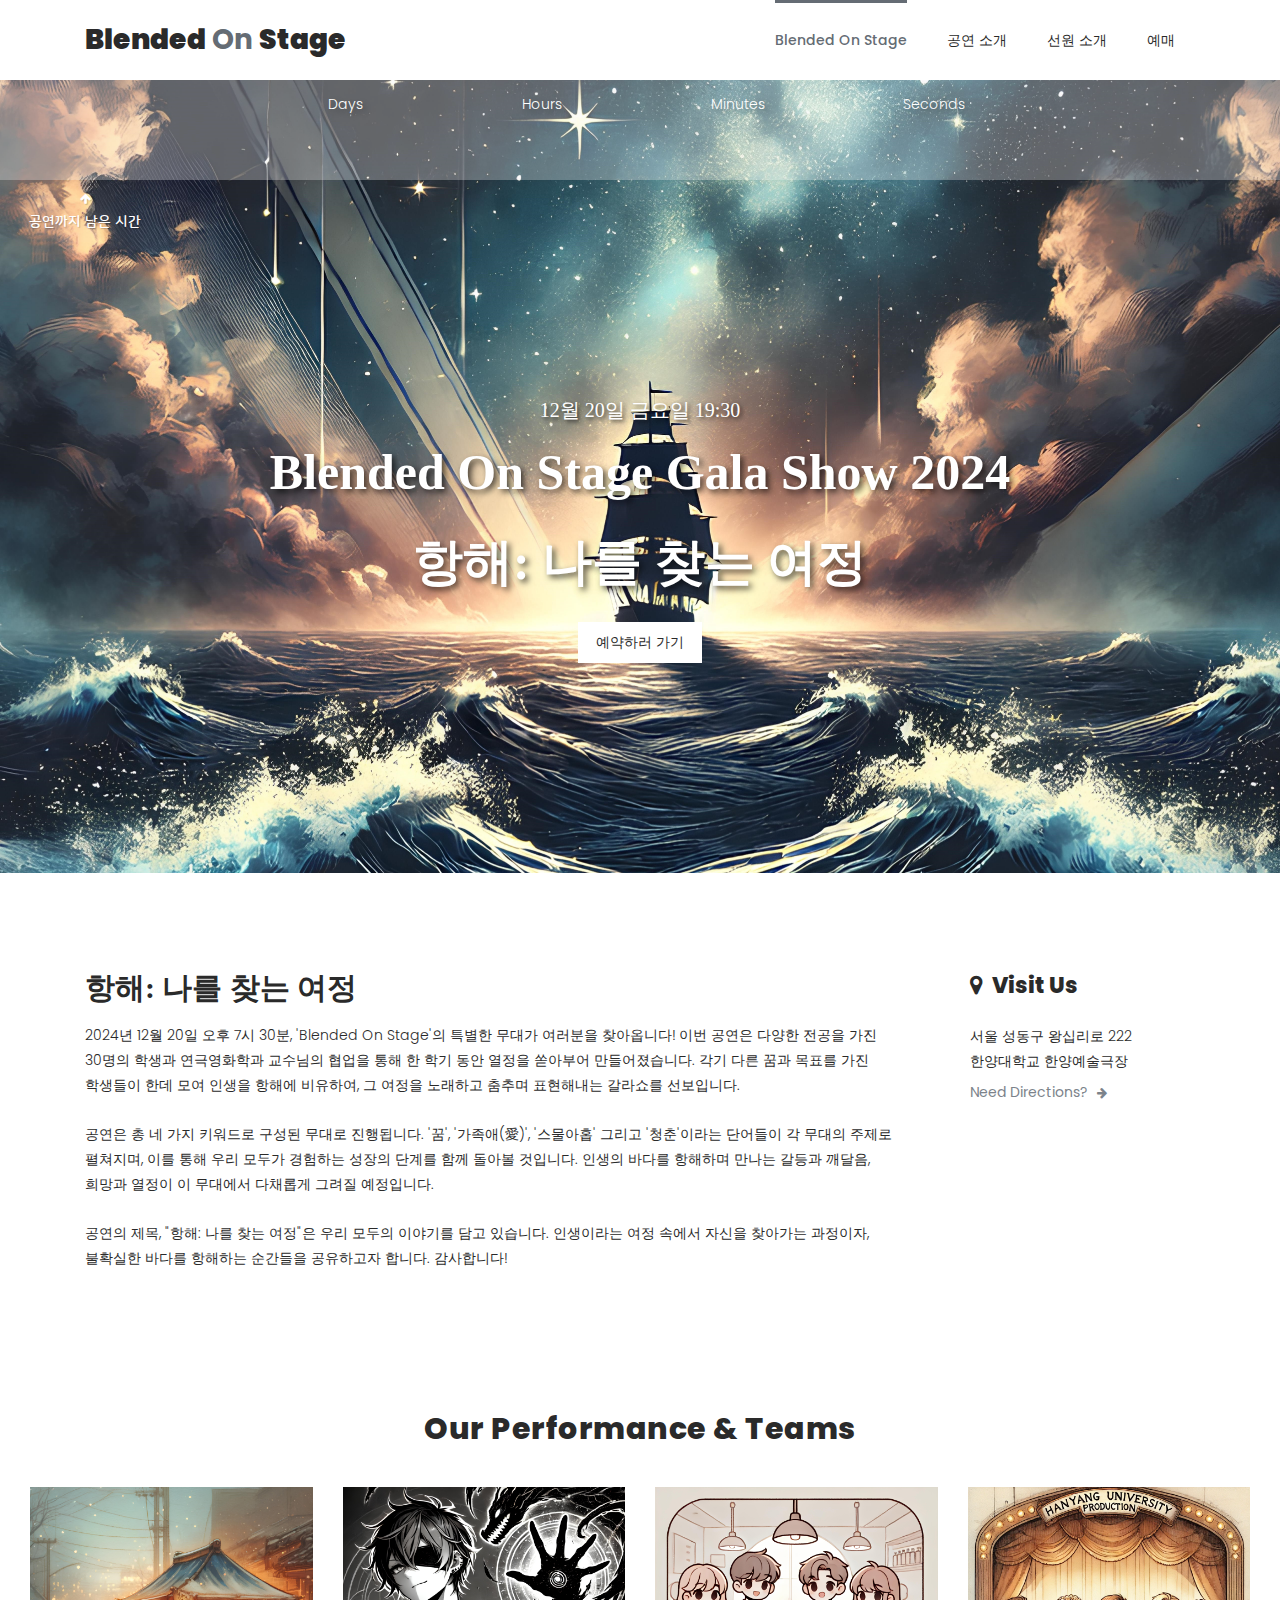
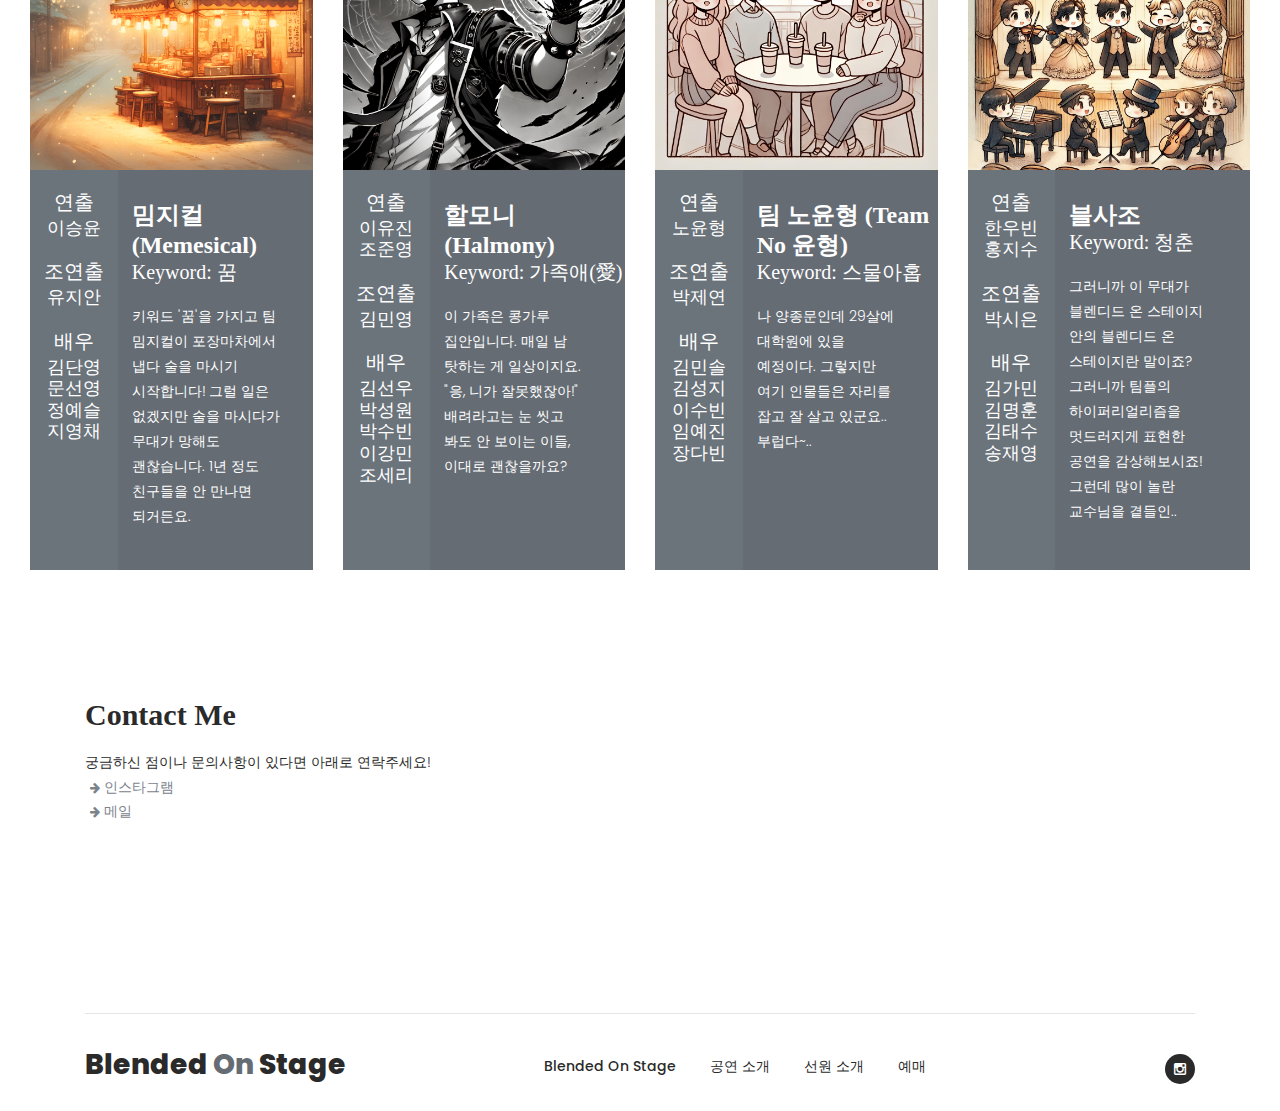
==== commit 51eab096: "modify: description of Halmony" ====
--- a/index.html
+++ b/index.html
@@ -26,7 +26,7 @@
     <meta name="theme-color" content="#ffffff">
     <link href="https://fonts.googleapis.com/css?family=Poppins:100,100i,200,200i,300,300i,400,400i,500,500i,600,600i,700,700i,800,800i,900,900i&display=swap" rel="stylesheet">
 
-    <title>Blended On Stage - Teams</title>
+    <title>Blended On Stage</title>
 
 
     <!-- Additional CSS Files -->
@@ -131,7 +131,7 @@
                         </p>
                         <br>
                         <p> 공연은 총 네 가지 키워드로 구성된 무대로 진행됩니다.
-                            '꿈', '중2병?', '스물아홉' 그리고 '청춘'이라는 단어들이 각 무대의 주제로 펼쳐지며,
+                            '꿈', '가족애(愛)', '스물아홉' 그리고 '청춘'이라는 단어들이 각 무대의 주제로 펼쳐지며,
                             이를 통해 우리 모두가 경험하는 성장의 단계를 함께 돌아볼 것입니다.
                             인생의 바다를 항해하며 만나는 갈등과 깨달음, 희망과 열정이 이 무대에서 다채롭게 그려질 예정입니다.
                         </p>
@@ -215,9 +215,9 @@
                             </div>
                             <div class="right-content">
                                 <h4>할모니 (Halmony)</h4>
-                                <h5>Keyword: 중2병?</h5>
-                                <p>중2병이 사실은 중2한테만 걸리지 않는다는 사실. 알고계셨나요?
-                                    팀 할모니와 함께 왼팔에 잠들어 있는 흑염룡을 불태워보시죠!</p>                                
+                                <h5>Keyword: 가족애(愛)</h5>
+                                <p>이 가족은 콩가루 집안입니다. 매일 남 탓하는 게 일상이지요.
+                                     "응, 니가 잘못했잖아!" 배려라고는 눈 씻고 봐도 안 보이는 이들, 이대로 괜찮을까요?</p>                                
                             </div> 
                         </div>
                     </div>
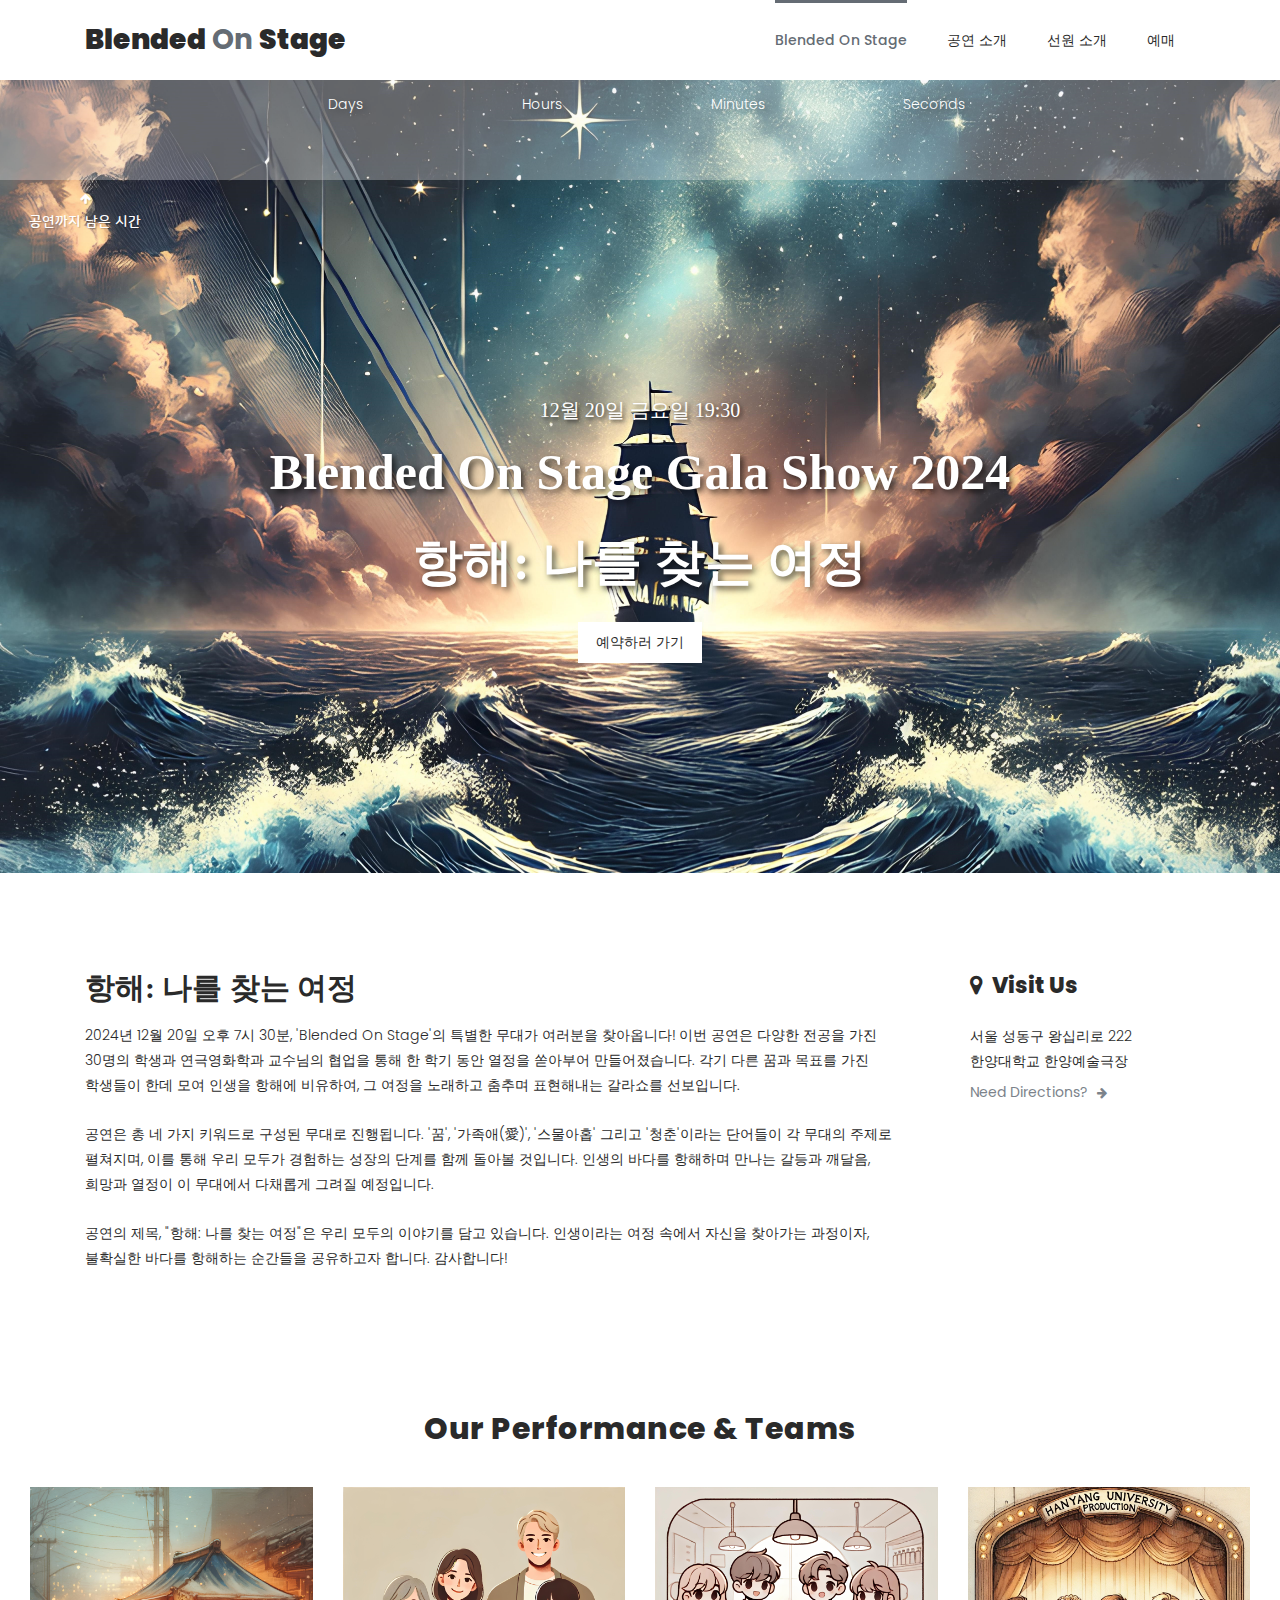
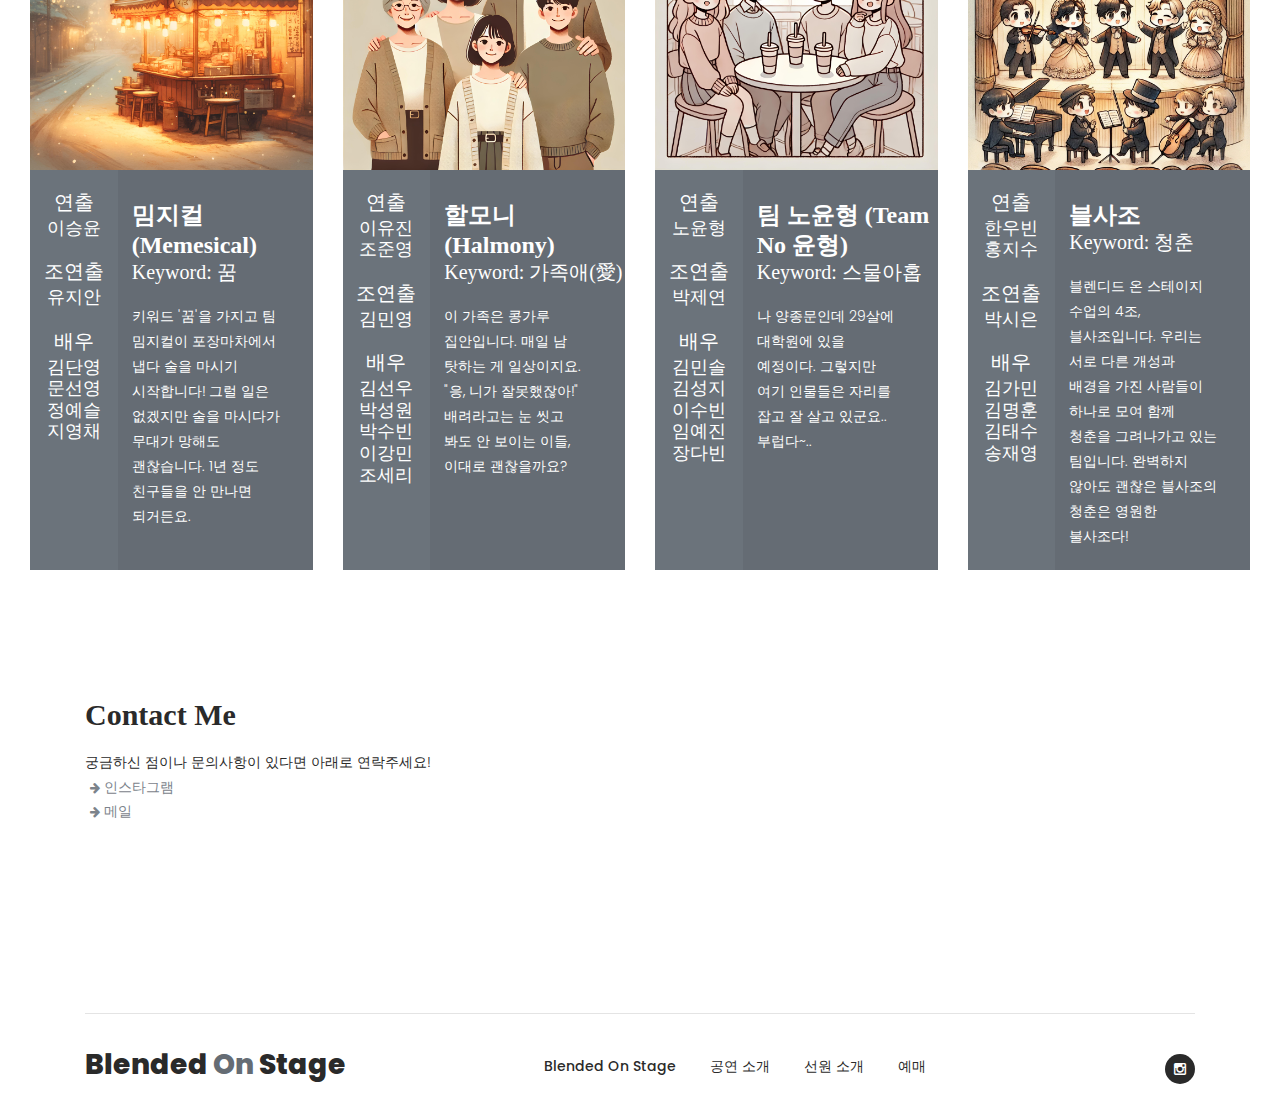
==== commit 7d279a9a: "modify: team 4 intruduction" ====
--- a/index.html
+++ b/index.html
@@ -276,8 +276,9 @@
                             <div class="right-content">
                                 <h4>블사조</h4>
                                 <h5>Keyword: 청춘</h5>
-                                <p>그러니까 이 무대가 블렌디드 온 스테이지 안의 블렌디드 온 스테이지란 말이죠?
-                                    그러니까 팀플의 하이퍼리얼리즘을 멋드러지게 표현한 공연을 감상해보시죠! 그런데 많이 놀란 교수님을 곁들인..</p>
+                                <p>블렌디드 온 스테이지 수업의 4조, 블사조입니다.
+                                    우리는 서로 다른 개성과 배경을 가진 사람들이 하나로 모여 함께 청춘을 그려나가고 있는 팀입니다. 
+                                    완벽하지 않아도 괜찮은 블사조의 청춘은 영원한 불사조다!</p>
                             </div> 
                         </div>
                     </div>
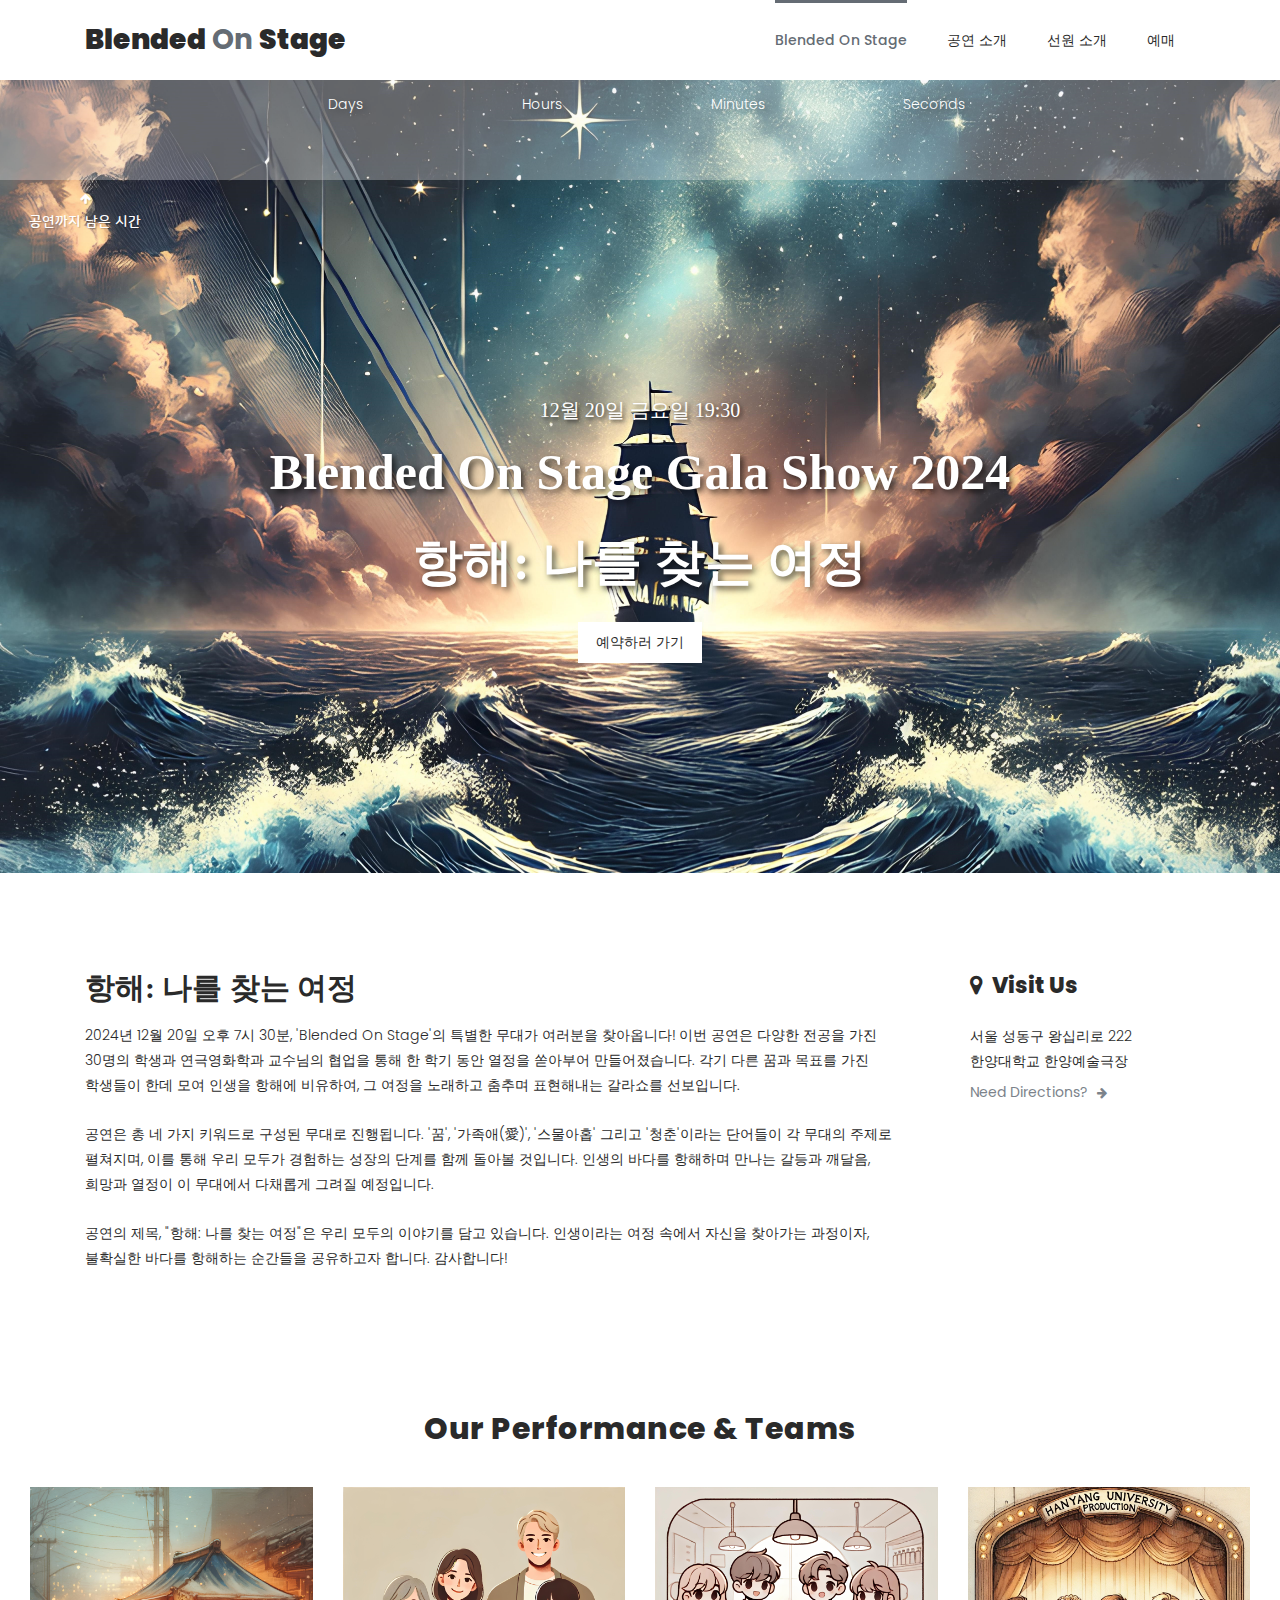
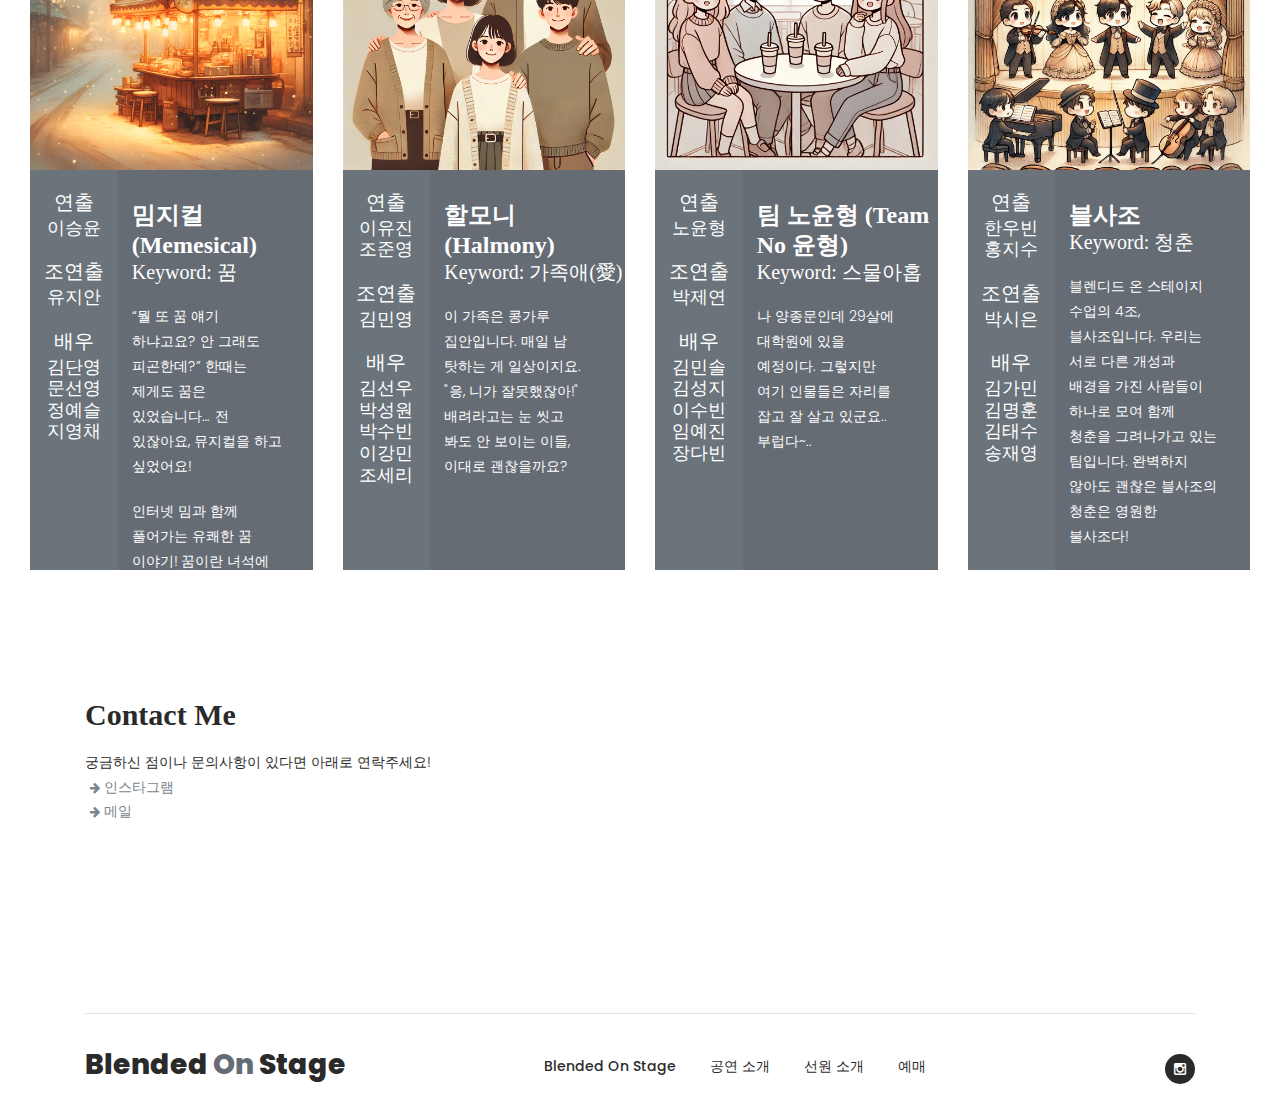
==== commit 2e08f063: "modify: introduction" ====
--- a/index.html
+++ b/index.html
@@ -184,9 +184,14 @@
                             <div class="right-content">
                                 <h4>밈지컬 (Memesical)</h4>
                                 <h5>Keyword: 꿈</h5>
-                                <p>키워드 '꿈'을 가지고 팀 밈지컬이 포장마차에서 냅다 술을 마시기 시작합니다!
-                                    그럴 일은 없겠지만 술을 마시다가 무대가 망해도 괜찮습니다.
-                                    1년 정도 친구들을 안 만나면 되거든요.
+                                <p>
+                                    “뭘 또 꿈 얘기 하냐고요? 안 그래도 피곤한데?”
+                                    한때는 제게도 꿈은 있었습니다… 전 있잖아요, 뮤지컬을 하고 싶었어요!
+                                </p>
+                                <p>
+                                    인터넷 밈과 함께 풀어가는 유쾌한 꿈 이야기!
+                                    꿈이란 녀석에 대해 좀 더 알고 싶다면,
+                                    “꿈 포차”에 오셔서 함께 한잔해요!
                                 </p>
                             </div> 
                         </div>
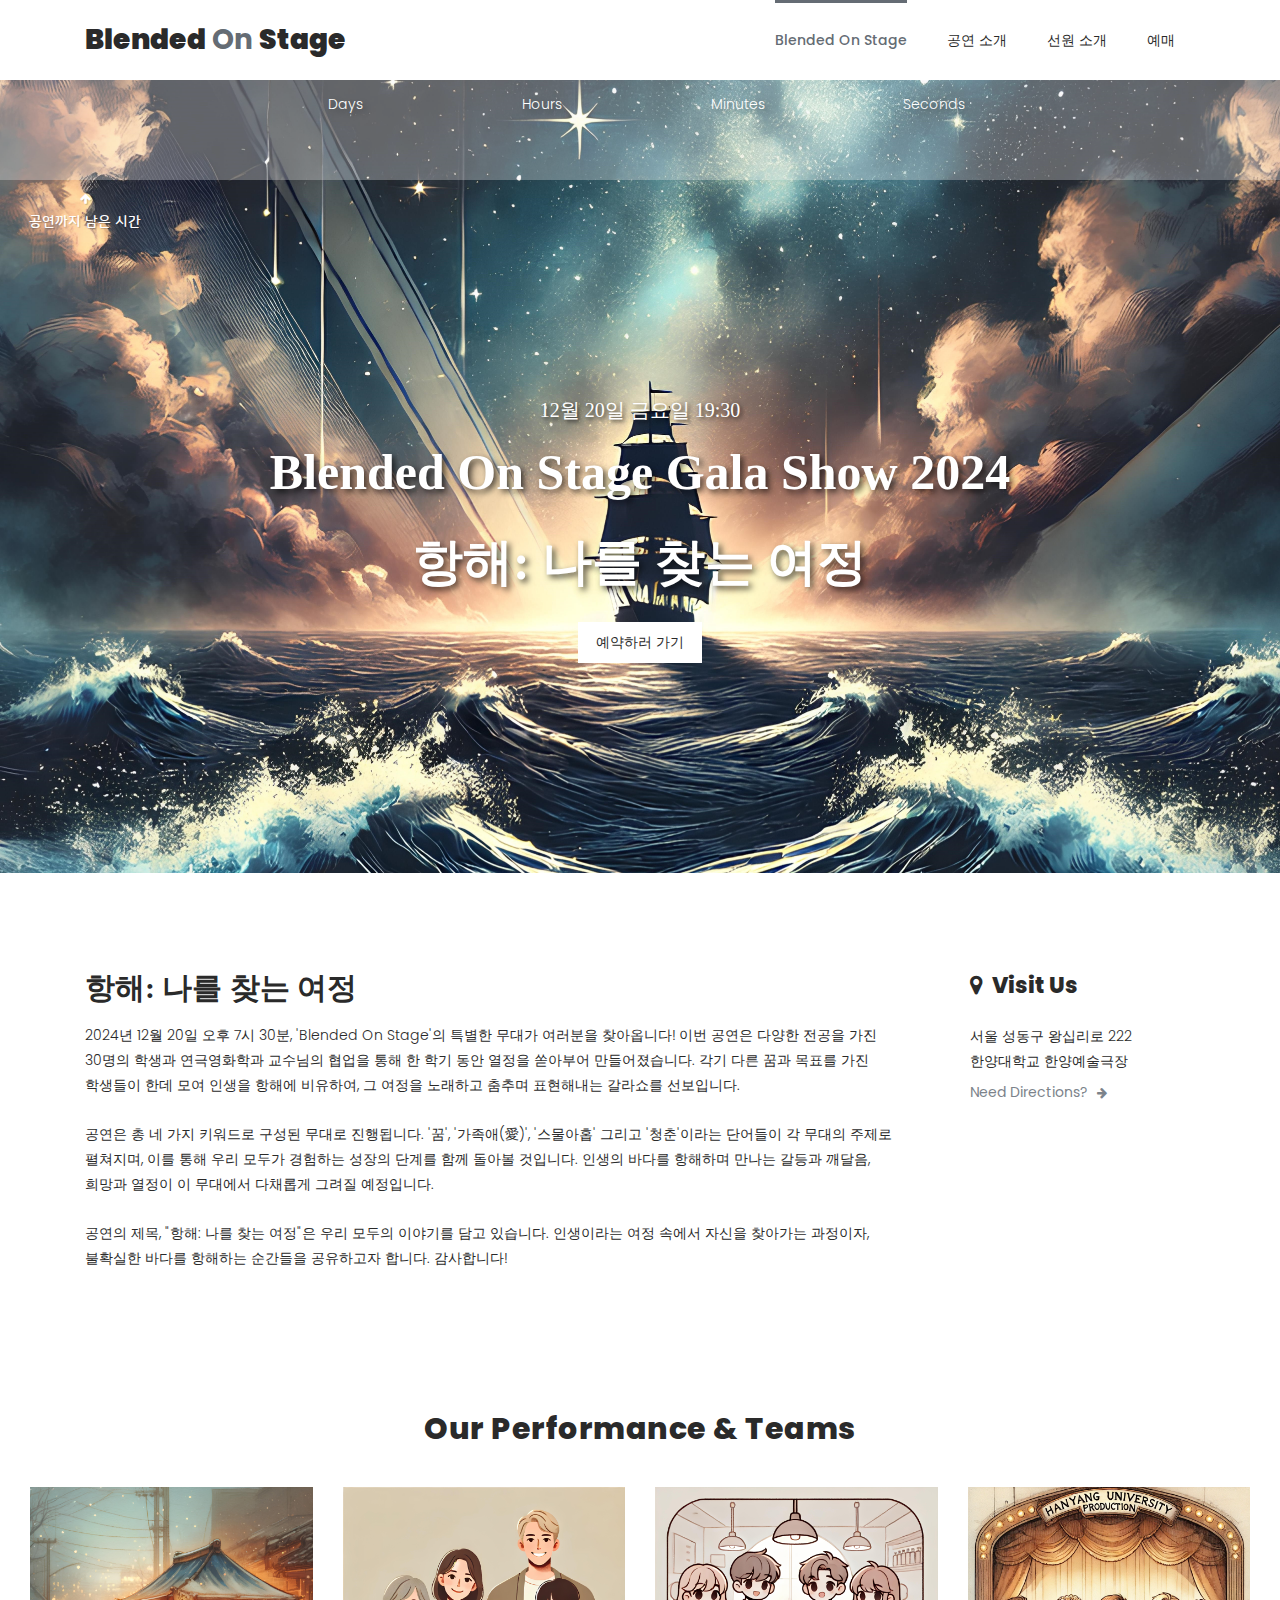
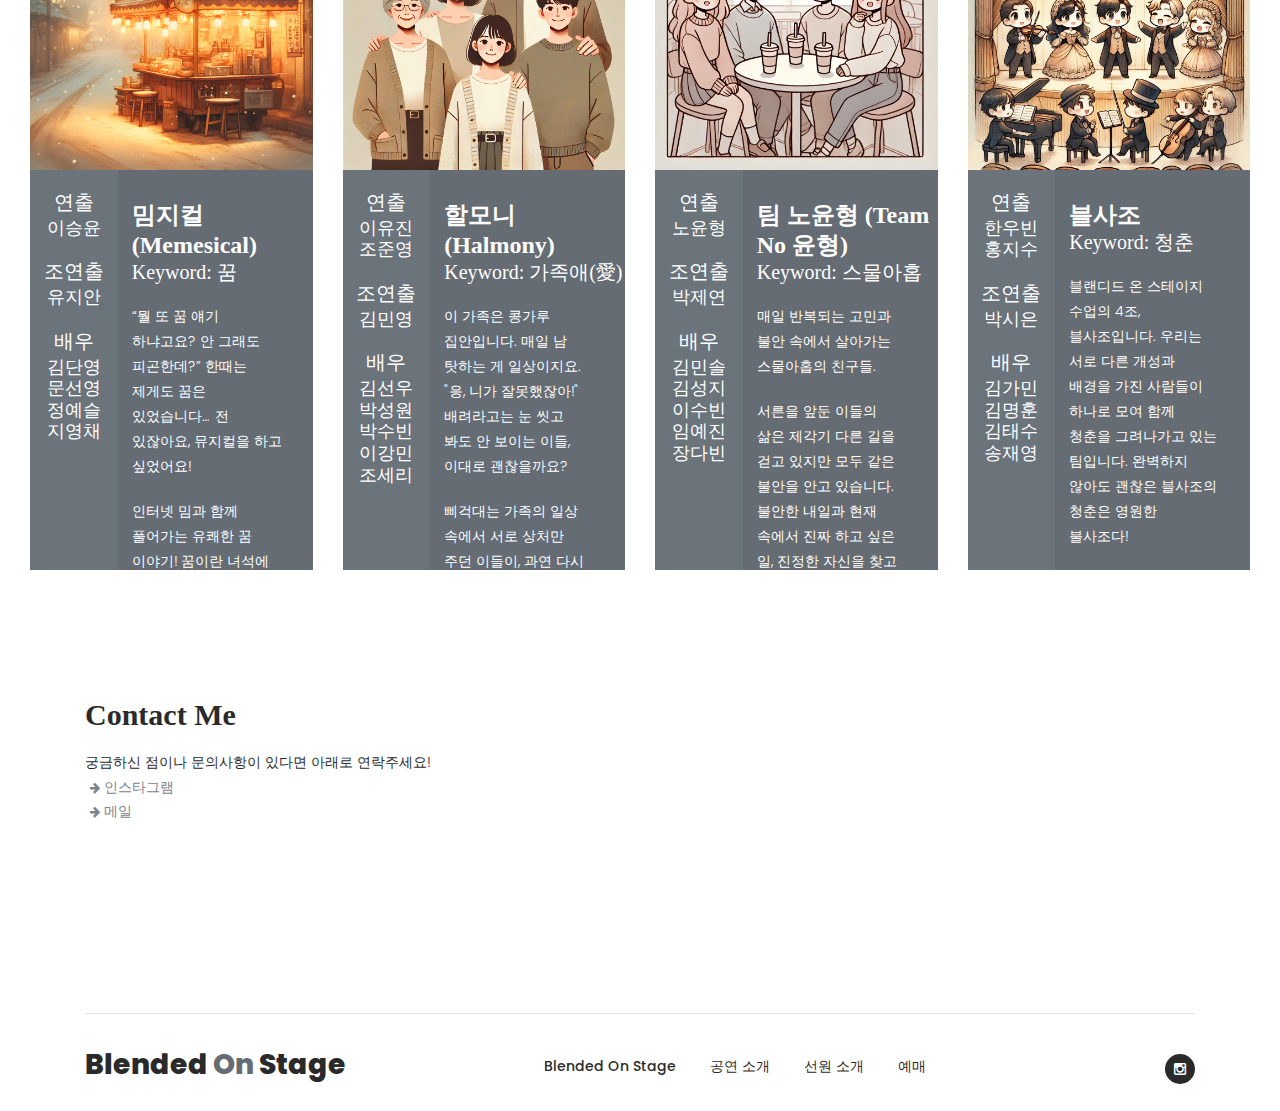
==== commit 98586e5c: "add: performance introduction" ====
--- a/index.html
+++ b/index.html
@@ -222,7 +222,9 @@
                                 <h4>할모니 (Halmony)</h4>
                                 <h5>Keyword: 가족애(愛)</h5>
                                 <p>이 가족은 콩가루 집안입니다. 매일 남 탓하는 게 일상이지요.
-                                     "응, 니가 잘못했잖아!" 배려라고는 눈 씻고 봐도 안 보이는 이들, 이대로 괜찮을까요?</p>                                
+                                     "응, 니가 잘못했잖아!" 배려라고는 눈 씻고 봐도 안 보이는 이들, 이대로 괜찮을까요?</p>
+                                     <p>삐걱대는 가족의 일상 속에서 서로 상처만 주던 이들이, 과연 다시 손을 맞잡을 수 있을까요?</p>
+                                     <p>가족의 따뜻한 의미를 되새기고 싶다면, "할모니"와 함께하세요!</p>                              
                             </div> 
                         </div>
                     </div>
@@ -250,9 +252,10 @@
                             <div class="right-content">
                                 <h4>팀 노윤형 (Team No 윤형)</h4>
                                 <h5>Keyword: 스물아홉</h5>
-                                <p>나 양종문인데 29살에 대학원에 있을 예정이다.
-                                    그렇지만 여기 인물들은 자리를 잡고 잘 살고 있군요..
-                                    부럽다~..
+                                <p>매일 반복되는 고민과 불안 속에서 살아가는 스물아홉의 친구들.</p>
+                                <p>서른을 앞둔 이들의 삶은 제각기 다른 길을 걷고 있지만 모두 같은 불안을 안고 있습니다.
+                                    불안한 내일과 현재 속에서 진짜 하고 싶은 일, 진정한 자신을 찾고 싶은 그들의 이야기가 궁금하다면 
+                                    이들의 무대에 함께하세요!
                                 </p>
                             </div> 
                         </div>
@@ -281,7 +284,7 @@
                             <div class="right-content">
                                 <h4>블사조</h4>
                                 <h5>Keyword: 청춘</h5>
-                                <p>블렌디드 온 스테이지 수업의 4조, 블사조입니다.
+                                <p>블랜디드 온 스테이지 수업의 4조, 블사조입니다.
                                     우리는 서로 다른 개성과 배경을 가진 사람들이 하나로 모여 함께 청춘을 그려나가고 있는 팀입니다. 
                                     완벽하지 않아도 괜찮은 블사조의 청춘은 영원한 불사조다!</p>
                             </div> 
